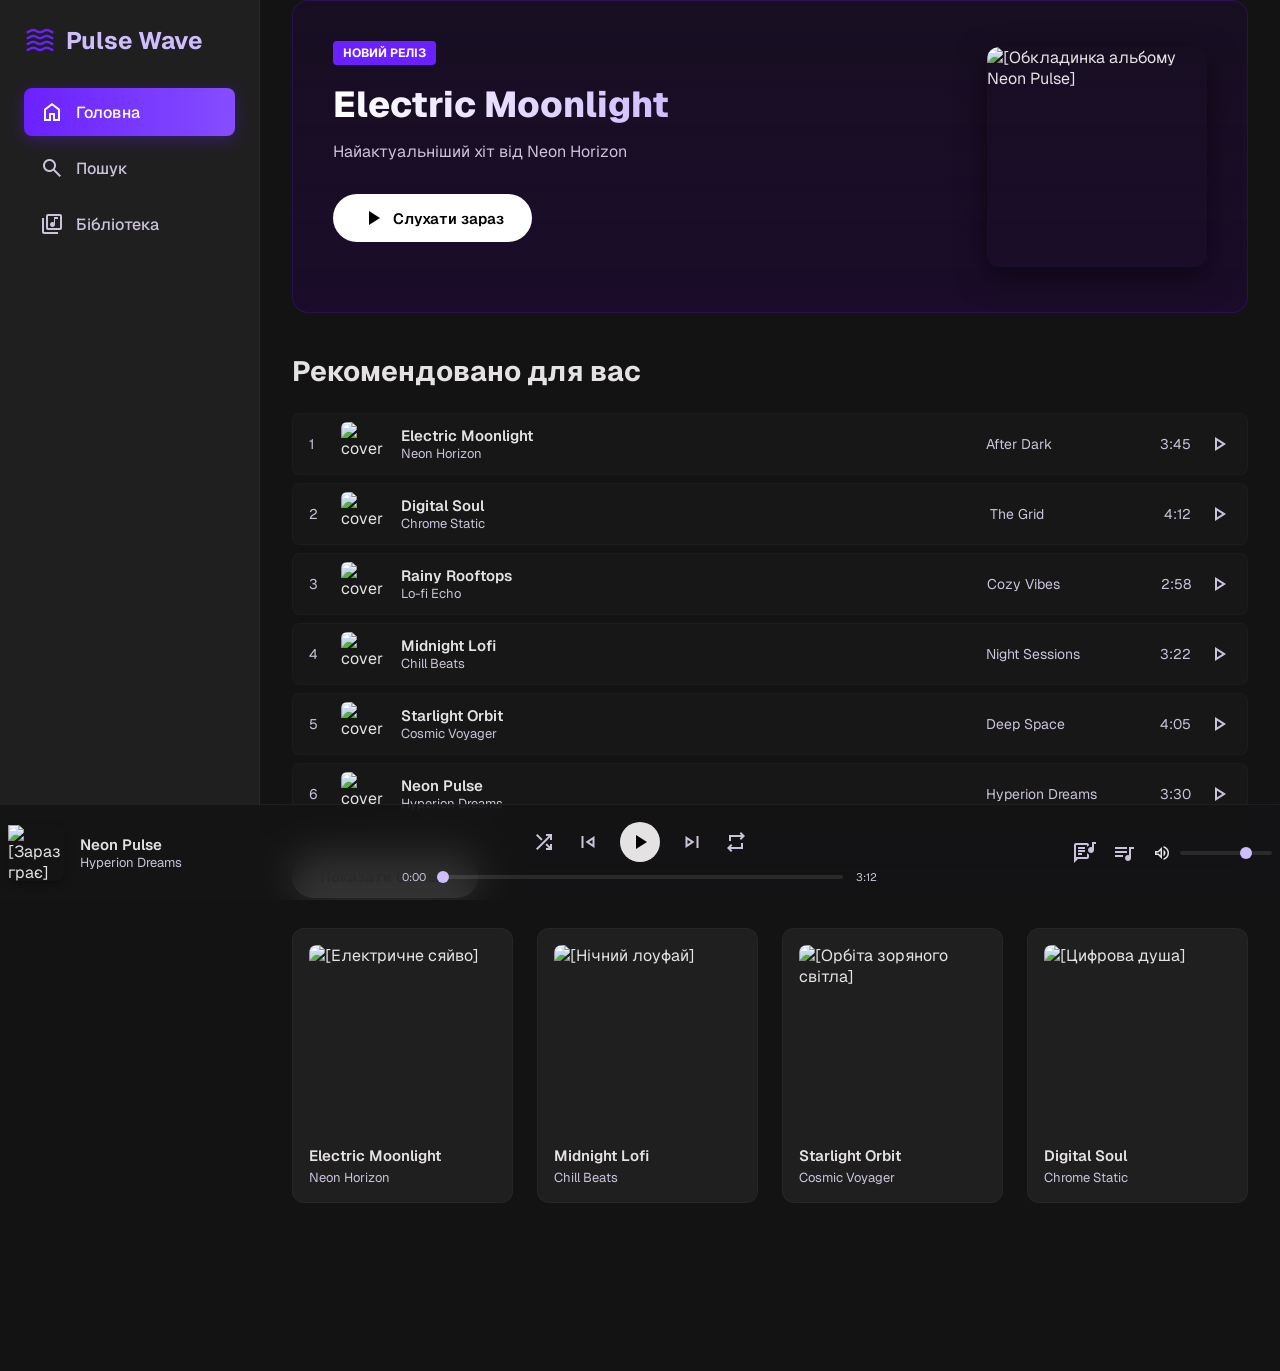
==== index.html @ 57dc4f4a "first" ====
<!DOCTYPE html>

<html class="dark" lang="uk">

<head>
    <meta charset="utf-8" />
    <meta content="width=device-width, initial-scale=1.0" name="viewport" />
    <title>Pulse Wave</title>
    <link href="https://fonts.googleapis.com/css2?family=Geist:wght@400;500;600;700;800&display=swap"
        rel="stylesheet" />
    <link href="https://fonts.googleapis.com/css2?family=Material+Symbols+Outlined:wght,FILL@300,0..1&display=swap"
        rel="stylesheet" />

    <link rel="stylesheet" href="index.css" />

<script src="player.js" defer></script>
<script src="lyrics.js" defer></script>
<script src="index.js" defer></script>
<script src="playlist-ui.js" defer></script>

</head>

<body>
<!-- ==========================================================================
6. HTML СТРУКТУРА ДОДАТКУ
========================================================================== -->

<aside>
    <div class="brand">
        <span class="material-symbols-outlined">waves</span>
        Pulse Wave
    </div>
    <nav>
        <a href="#" class="nav-btn active" onclick="navigateTo('home', event)">
            <span class="material-symbols-outlined">home</span>
            Головна
        </a>
        <a href="#" class="nav-btn" onclick="navigateTo('search', event)">
            <span class="material-symbols-outlined">search</span>
            Пошук
        </a>
        <a href="#" class="nav-btn" onclick="navigateTo('library', event)">
            <span class="material-symbols-outlined">library_music</span>
            Бібліотека
        </a>
    </nav>
</aside>


    <!-- ГОЛОВНИЙ ВМІСТ -->
    <main>

        <!-- ==================== СТОРІНКА: ГОЛОВНА ==================== -->
        <div class="view active" id="view-home">
            <!-- Великий банер релізу -->
            <div class="hero-banner">
                <div class="hero-content">
                    <span class="hero-tag">НОВИЙ РЕЛІЗ</span>
                    <h1 class="hero-title">Neon Pulse</h1>
                    <p class="hero-desc">Відчуйте новий вимір електронної музики. Альбом "Hyperion Dreams" вже доступний у високій як[...]</p>
                    <button class="btn-play-hero" onclick="playSong('Neon Pulse')">
                        <span class="material-symbols-outlined" style="font-variation-settings: 'FILL' 1;">play_arrow</span>
                        Слухати зараз
                    </button>
                </div>
                <img class="hero-img" src="https://images.unsplash.com/photo-1614613535308-eb5fbd3d2c17?w=300&q=80" alt="[Обкладинка альбому Neon Pulse]"/>
            </div>

            <!-- Сітка рекомендованих карток -->
            <h2 class="section-title">Рекомендовано для вас</h2>
                <!-- Контейнер для списку треків, заповнюється JS -->
                <ul id="tracks-list" class="song-list"></ul>
                <button class="btn-play-hero" id="load-more-tracks">Показати більше</button>
            <div class="grid-layout">
                <!-- Картка 1 -->
                <div class="card" onclick="playSong('Electric Moonlight')">
                    <div class="card-img-wrapper">
                        <img class="card-img" src="https://images.unsplash.com/photo-1514525253161-7a46d19cd819?w=300&q=80" alt="[Електричне сяйво]"/>
                        <button class="card-play-btn"><span class="material-symbols-outlined" style="font-variation-settings: 'FILL' 1;">play_arrow</span></button>
                    </div>
                    <div class="card-title">Electric Moonlight</div>
                    <div class="card-subtitle">Neon Horizon</div>
                </div>

                <!-- Картка 2 -->
                <div class="card" onclick="playSong('Midnight Lofi')">
                    <div class="card-img-wrapper">
                        <img class="card-img" src="https://images.unsplash.com/photo-1511671782779-c97d3d27a1d4?w=300&q=80" alt="[Нічний лоуфай]"/>
                        <button class="card-play-btn"><span class="material-symbols-outlined" style="font-variation-settings: 'FILL' 1;">play_arrow</span></button>
                    </div>
                    <div class="card-title">Midnight Lofi</div>
                    <div class="card-subtitle">Chill Beats</div>
                </div>

                <!-- Картка 3 -->
                <div class="card" onclick="playSong('Starlight Orbit')">
                    <div class="card-img-wrapper">
                        <img class="card-img" src="https://images.unsplash.com/photo-1470225620780-dba8ba36b745?w=300&q=80" alt="[Орбіта зоряного світла]"/>
                        <button class="card-play-btn"><span class="material-symbols-outlined" style="font-variation-settings: 'FILL' 1;">play_arrow</span></button>
                    </div>
                    <div class="card-title">Starlight Orbit</div>
                    <div class="card-subtitle">Cosmic Voyager</div>
                </div>

                <!-- Картка 4 -->
                <div class="card" onclick="playSong('Digital Soul')">
                    <div class="card-img-wrapper">
                        <img class="card-img" src="https://images.unsplash.com/photo-1511192336575-5a79af67a629?w=300&q=80" alt="[Цифрова душа]"/>
                        <button class="card-play-btn"><span class="material-symbols-outlined" style="font-variation-settings: 'FILL' 1;">play_arrow</span></button>
                    </div>
                    <div class="card-title">Digital Soul</div>
                    <div class="card-subtitle">Chrome Static</div>
                </div>
            </div>
        </div>

        <!-- ==================== СТОРІНКА: ПОШУК ==================== -->
        <div class="view" id="view-search">
            <h2 class="section-title">Пошук музики</h2>
            
            <!-- Пошуковий інпут -->
            <div class="search-container">
                <span class="material-symbols-outlined">search</span>
                <input type="text" id="search-input" placeholder="Пісні, виконавці чи жанри..." />
            </div>

            <!-- Результати пошуку пісень -->
            <div id="search-results-container" style="display: none; margin-top: 24px;">
                <h3 id="search-results-title" style="margin-bottom: 16px; font-size: 18px; font-weight: 600;">Знайдені пісні</h3>
                <div class="song-list" id="search-songs-list">
                    <!-- Заповнюється через JS -->
                </div>
            </div>

            <!-- Жанри для фільтрації -->
            <div id="genres-section">
                <h3 style="margin-bottom: 16px; font-size: 18px; font-weight: 600;">Популярні жанри</h3>
                <div class="grid-layout" id="search-grid">
                    <div class="card genre-card" style="background: linear-gradient(135deg, #e02c5c, #f77737);" onclick="quickSearch('Поп')">
                        <h3 style="font-size: 20px; font-weight: 700; margin-bottom: 30px;">🎤 Поп</h3>
                        <p style="font-size: 12px; opacity: 0.8;">Найпопулярніші хіти</p>
                    </div>
                    <div class="card genre-card" style="background: linear-gradient(135deg, #1b8a5a, #0bb8cf);" onclick="quickSearch('Рок')">
                        <h3 style="font-size: 20px; font-weight: 700; margin-bottom: 30px;">🎸 Рок</h3>
                        <p style="font-size: 12px; opacity: 0.8;">Класичні рок-хіти</p>
                    </div>
                    <div class="card genre-card" style="background: linear-gradient(135deg, #8c2cf5, #ff2a85);" onclick="quickSearch('Електроніка')">
                        <h3 style="font-size: 20px; font-weight: 700; margin-bottom: 30px;">⚡ Електроніка</h3>
                        <p style="font-size: 12px; opacity: 0.8;">Новітня електронна музика</p>
                    </div>
                    <div class="card genre-card" style="background: linear-gradient(135deg, #1f45fc, #00ced1);" onclick="quickSearch('Лоу-фай')">
                        <h3 style="font-size: 20px; font-weight: 700; margin-bottom: 30px;">🎧 Лоу-фай</h3>
                        <p style="font-size: 12px; opacity: 0.8;">Релаксуюча атмосфера</p>
                    </div>
                </div>

                <!-- Тренди -->
                <div id="trends-section" style="margin-top: 48px;">
                    <h3 style="margin-bottom: 16px; font-size: 18px; font-weight: 600;">Тренди зараз</h3>
                    <div class="song-list">
                        <div class="song-row" onclick="playSong('Electric Moonlight')">
                            <div class="song-num" style="color: var(--primary-color); font-weight: 700;">1</div>
                            <img class="song-cover" src="https://images.unsplash.com/photo-1514525253161-7a46d19cd819?w=300&q=80" alt="cover"/>
                            <div class="song-info">
                                <div class="song-title">Electric Moonlight</div>
                                <div class="song-artist">Neon Horizon</div>
                            </div>
                            <div class="song-album">After Dark</div>
                            <div class="song-duration">3:45</div>
                            <button class="song-action-btn" onclick="toggleFavorite(event, this)">
                                <span class="material-symbols-outlined">favorite</span>
                            </button>
                        </div>

                        <div class="song-row" onclick="playSong('Digital Soul')">
                            <div class="song-num" style="color: var(--primary-color); font-weight: 700;">2</div>
                            <img class="song-cover" src="https://images.unsplash.com/photo-1511192336575-5a79af67a629?w=300&q=80" alt="cover"/>
                            <div class="song-info">
                                <div class="song-title">Digital Soul</div>
                                <div class="song-artist">Chrome Static</div>
                            </div>
                            <div class="song-album">The Grid</div>
                            <div class="song-duration">4:12</div>
                            <button class="song-action-btn" onclick="toggleFavorite(event, this)">
                                <span class="material-symbols-outlined">favorite</span>
                            </button>
                        </div>

                        <div class="song-row" onclick="playSong('Rainy Rooftops')">
                            <div class="song-num" style="color: var(--primary-color); font-weight: 700;">3</div>
                            <img class="song-cover" src="https://images.unsplash.com/photo-1515462277126-270d878326e5?w=300&q=80" alt="cover"/>
                            <div class="song-info">
                                <div class="song-title">Rainy Rooftops</div>
                                <div class="song-artist">Lo-fi Echo</div>
                            </div>
                            <div class="song-album">Cozy Vibes</div>
                            <div class="song-duration">2:58</div>
                            <button class="song-action-btn" onclick="toggleFavorite(event, this)">
                                <span class="material-symbols-outlined">favorite</span>
                            </button>
                        </div>
                    </div>
                </div>
            </div>
        </div>

        <!-- ==================== СТОРІНКА: БІБЛІОТЕКА ==================== -->
        <div class="view" id="view-library">
            <h2 class="section-title">Ваша медіатека</h2>

            <!-- Вкладки керування бібліотекою -->
            <div class="tabs">
                <button class="tab-btn active" onclick="switchLibraryTab('all', this)">Всі треки</button>
                <button class="tab-btn" onclick="switchLibraryTab('favorites', this)">Улюблені</button>
            </div>

            <!-- Плейлисти в бібліотеці -->
            <div class="grid-layout" id="library-playlists">
                <div class="card" onclick="switchLibraryTab('favorites', this)">
                    <div class="card-img-wrapper" style="background: linear-gradient(135deg, var(--primary-color), #201f20); display:flex; align-items:center; justify-content:center;">
                        <span class="material-symbols-outlined" style="font-size: 64px; color: #fff; font-variation-settings: 'FILL' 1;">favorite</span>
                    </div>
                    <div class="card-title">Улюблені пісні</div>
                    <div class="card-subtitle">Ваш персональний список</div>
                </div>
                <div class="card" onclick="switchLibraryTab('all', this)">
                    <div class="card-img-wrapper" style="background: linear-gradient(135deg, #4ecdc4, #44a08d); display:flex; align-items:center; justify-content:center;">
                        <span class="material-symbols-outlined" style="font-size: 64px; color: #fff; font-variation-settings: 'FILL' 1;">music_note</span>
                    </div>
                    <div class="card-title">Всі завантажені</div>
                    <div class="card-subtitle">6 пісні</div>
                </div>
            </div>

            <!-- Список пісень -->
            <h3 style="margin-top: 32px; margin-bottom: 16px; font-size: 18px; font-weight: 600;">Недавно додані</h3>
            <div class="song-list" id="library-songs-list">
                <!-- Заповнюється через JS -->
            </div>
        </div>

    </main>

    <!-- ==================== СИСТЕМНИЙ ФУТЕР: ПЛЕЄР ==================== -->
    <footer class="player-bar">
        <!-- Поточний трек -->
        <div class="player-song-info">
            <img class="player-cover" id="current-cover" src="https://images.unsplash.com/photo-1614613535308-eb5fbd3d2c17?w=300&q=80" alt="[Зараз грає]"/>
            <div class="player-text">
                <div class="player-title" id="current-title">Neon Pulse</div>
                <div class="player-artist" id="current-artist">Hyperion Dreams</div>
            </div>
        </div>

        <!-- Кнопки керування -->
        <div class="player-controls">
            <div class="control-buttons">
                <button class="control-btn" onclick="toggleShuffle()"><span class="material-symbols-outlined" id="shuffle-icon">shuffle</span></button>
                <button class="control-btn" onclick="playPrevious()"><span class="material-symbols-outlined">skip_previous</span></button>
                <button class="control-btn btn-play" id="play-btn" onclick="togglePlay()">
                    <span class="material-symbols-outlined" style="font-variation-settings: 'FILL' 1;">play_arrow</span>
                </button>
                <button class="control-btn" onclick="playNext()"><span class="material-symbols-outlined">skip_next</span></button>
                <button class="control-btn" onclick="toggleRepeat()"><span class="material-symbols-outlined" id="repeat-icon">repeat</span></button>
            </div>
            
            <!-- Повзунок часу -->
            <div class="progress-container">
                <span class="time-label" id="current-time">0:00</span>
                <input class="slider" id="progress-bar" type="range" min="0" max="100" value="0" oninput="seekTrack(this.value)"/>
                <span class="time-label" id="total-time">3:12</span>
            </div>
        </div>
        
        <!-- Додаткові дії (Гучність) -->
        <div class="player-actions">
            <button class="control-btn" id="lyrics-btn" onclick="toggleLyrics()" title="Текст пісні" aria-label="Текст пісні" aria-expanded="false" aria-controls="lyrics-overlay"><span class="material-symbols-outlined">lyrics</span></button>
            <button class="control-btn"><span class="material-symbols-outlined">queue_music</span></button>
            <div class="volume-controls">
                <span class="material-symbols-outlined" style="font-size: 20px;">volume_up</span>
                <input class="slider" type="range" min="0" max="100" value="75" oninput="changeVolume(this.value)"/>
            </div>
        </div>
    </footer>

    <!-- ==================== ВІКНО ТЕКСТУ ПІСНІ ==================== -->
    <div class="lyrics-overlay" id="lyrics-overlay" aria-hidden="true">
        <div class="lyrics-window" role="dialog" aria-labelledby="lyrics-title">
            <div class="lyrics-header">
                <img class="lyrics-cover" id="lyrics-cover" src="" alt="" hidden/>
                <div class="lyrics-meta">
                    <div class="lyrics-title" id="lyrics-title">Текст пісні</div>
                    <div class="lyrics-artist" id="lyrics-artist"></div>
                </div>
                <span class="lyrics-badge" id="lyrics-badge" hidden></span>
                <button class="lyrics-close" id="lyrics-close" type="button" title="Закрити" aria-label="Закрити">
                    <span class="material-symbols-outlined">close</span>
                </button>
            </div>

            <!-- Сюди JS додає рядки тексту -->
            <div class="lyrics-body" id="lyrics-body"></div>

            <div class="lyrics-footer">
                <span id="lyrics-hint"></span>
                <span>Тексти надає <a href="https://lrclib.net" target="_blank" rel="noopener noreferrer">LRCLIB</a></span>
            </div>
        </div>
    </div>

    <audio id="audio" preload="metadata"></audio>


<!-- ==================== MOBILE TOP NAV (appended) ==================== -->

<div id="mobile-top-nav" class="mobile-top-nav" aria-hidden="true">
  <nav class="mobile-nav" role="navigation" aria-label="Mobile main navigation">
    <button class="mobile-nav-btn" data-target="home" aria-label="Головна"><span class="material-symbols-outlined">home</span><span class="mobile-nav-text">Головна</span></button>
    <button class="mobile-nav-btn" data-target="search" aria-label="Пошук"><span class="material-symbols-outlined">search</span><span class="mobile-nav-text">Пошук</span></button>
    <button class="mobile-nav-btn" data-target="library" aria-label="Бібліотека"><span class="material-symbols-outlined">library_music</span><span class="mobile-nav-text">Бібліотека</span></button>
  </nav>
</div>

<style>
/* Mobile top nav styles (appended only) */
#mobile-top-nav { display: none; position: fixed; top: 0; left: var(--sidebar-width); right: 0; height: 56px; background: var(--surface-color); border-bottom: 1px solid rgba(255,255,255,0.03); z-index: 950; display: flex; align-items: center; padding: 6px 8px; }
.mobile-nav { display: flex; gap: 8px; width: 100%; justify-content: flex-start; overflow: hidden; }
.mobile-nav-btn { background: none; border: none; color: var(--text-muted); display: flex; align-items: center; gap: 8px; padding: 8px 10px; border-radius: 10px; font-weight: 600; font-size: 13px; cursor: pointer; white-space: nowrap; max-width: 120px; text-overflow: ellipsis; overflow: hidden; }
.mobile-nav-btn .material-symbols-outlined { font-size: 20px; }
.mobile-nav-btn.active { color: #fff; background: linear-gradient(90deg, var(--primary-color), #854dff); box-shadow: 0 4px 10px rgba(0,0,0,0.3); }
.mobile-nav-text { display: inline-block; max-width: 64px; overflow: hidden; text-overflow: ellipsis; white-space: nowrap; }

/* When extremely narrow, hide text to avoid overflow */
@media (max-width: 420px) {
  .mobile-nav-text { display: none; }
  .mobile-nav-btn { padding: 8px; }
}

/* Show mobile nav only on small screens and keep layout spacing */
@media (max-width: 600px) {
  #mobile-top-nav { left: var(--sidebar-width); display: flex; }
  main { padding-top: 64px; }
}

/* If sidebar is collapsed (very small), align top nav to left 0 */
@media (max-width: 360px) {
  :root { --sidebar-width: 64px; }
  #mobile-top-nav { left: var(--sidebar-width); }
}
</style>

<script>
// Mobile top nav behavior (appended only)
(function(){
  function updateMobileNavVisibility() {
    const nav = document.getElementById('mobile-top-nav');
    if (!nav) return;
    if (window.innerWidth <= 600) {
      nav.style.display = 'flex';
      nav.setAttribute('aria-hidden', 'false');
    } else {
      nav.style.display = 'none';
      nav.setAttribute('aria-hidden', 'true');
    }
  }

  function syncActiveState() {
    const asideActive = document.querySelector('aside nav .nav-btn.active');
    const activeTarget = asideActive ? (asideActive.getAttribute('onclick') || '').match(/'([^']+)'/) : null;
    const targetName = activeTarget ? activeTarget[1] : null;
    document.querySelectorAll('.mobile-nav-btn').forEach(btn => {
      btn.classList.toggle('active', btn.dataset.target === targetName);
    });
  }

  function attachHandlers() {
    document.querySelectorAll('.mobile-nav-btn').forEach(btn => {
      btn.addEventListener('click', function(event){
        const t = btn.dataset.target;
        // call existing navigateTo if available
        if (typeof navigateTo === 'function') {
          navigateTo(t, event);
        }
        // mark active on mobile and aside
        document.querySelectorAll('.mobile-nav-btn').forEach(b=>b.classList.remove('active'));
        btn.classList.add('active');
        // sync aside nav buttons
        document.querySelectorAll('aside nav .nav-btn').forEach(nb=>{
          nb.classList.toggle('active', (nb.getAttribute('onclick') || '').includes("'"+t+"'"));
        });
      });
    });
  }

  window.addEventListener('resize', function(){ updateMobileNavVisibility(); syncActiveState(); });
  document.addEventListener('DOMContentLoaded', function(){ updateMobileNavVisibility(); attachHandlers(); syncActiveState(); });
})();
</script>

<script>
/*
  Move/clone sidebar nav items into #mobile-top-nav on small screens,
  and remove them when screen becomes wide again.
  This keeps your original aside nav intact (we clone it).
*/
(function(){
  const MOBILE_MAX = 1000;
  function ensureMobileContainer(){
    let mobile = document.getElementById('mobile-top-nav');
    if (!mobile) {
      mobile = document.createElement('div');
      mobile.id = 'mobile-top-nav';
      mobile.innerHTML = '<nav class=\"mobile-nav\" role=\"navigation\" aria-label=\"Mobile main navigation\"></nav>';
      document.body.appendChild(mobile);
    }
    return mobile.querySelector('.mobile-nav');
  }

  function buildMobileNav() {
    const mobileNav = ensureMobileContainer();
    const asideNav = document.querySelector('aside nav');
    if (!asideNav || !mobileNav) return;
    // Clear current mobile nav items
    mobileNav.innerHTML = '';
    asideNav.querySelectorAll('.nav-btn').forEach(btn => {
      // extract target from onclick (navigateTo('name', event))
      const onclick = btn.getAttribute('onclick') || '';
      const match = onclick.match(/'([^']+)'/);
      const target = match ? match[1] : '';

      const b = document.createElement('button');
      b.type = 'button';
      b.className = 'mobile-nav-btn';
      b.dataset.target = target;
      b.setAttribute('aria-label', btn.textContent.trim());

      // clone icon if present
      const icon = btn.querySelector('.material-symbols-outlined');
      if (icon) {
        b.appendChild(icon.cloneNode(true));
      }

      const span = document.createElement('span');
      span.className = 'mobile-nav-text';
      span.textContent = btn.textContent.trim();
      b.appendChild(span);

      b.addEventListener('click', function(e){
        // call existing navigateTo if available, otherwise simulate click on aside nav btn
        if (typeof navigateTo === 'function' && target) {
          navigateTo(target, e);
        } else {
          // fallback: try to find and trigger the aside nav button
          const targetBtn = Array.from(document.querySelectorAll('aside nav .nav-btn')).find(n => (n.getAttribute('onclick')||'').includes("'" + target + "'"));
          if (targetBtn) targetBtn.click();
        }
        // set active class visually
        document.querySelectorAll('.mobile-nav-btn').forEach(x => x.classList.remove('active'));
        b.classList.add('active');

        // keep aside nav active state in sync (if aside exists)
        document.querySelectorAll('aside nav .nav-btn').forEach(n => {
          const isActive = (n.getAttribute('onclick')||'').includes("'" + target + "'");
          n.classList.toggle('active', isActive);
        });
      });

      mobileNav.appendChild(b);
    });
  }

  function checkResize() {
    const mobileNav = ensureMobileContainer();
    if (window.innerWidth <= MOBILE_MAX) {
      mobileNav.parentElement.style.display = 'flex';
      buildMobileNav();
    } else {
      // hide mobile nav on wide screens
      if (mobileNav && mobileNav.parentElement) mobileNav.parentElement.style.display = 'none';
      // clear mobile nav entries to avoid duplication when resizing repeatedly
      if (mobileNav) mobileNav.innerHTML = '';
    }
  }

  window.addEventListener('resize', checkResize);
  document.addEventListener('DOMContentLoaded', checkResize);
})();
</script>

<script>
(function(){
  const AUDIO_ID = 'audio';
  let popup = null;

  function createPopup() {
    popup = document.createElement('div');
    popup.className = 'volume-popup';
    popup.innerHTML = '<input class="volume-vertical" type="range" min="0" max="100" step="1" />';
    document.body.appendChild(popup);

    // stop clicks from closing immediately
    popup.addEventListener('click', e => e.stopPropagation());
    // close on Escape
    document.addEventListener('keydown', onKeyDown);
    window.addEventListener('resize', removePopup);

    const slider = popup.querySelector('.volume-vertical');
    slider.addEventListener('input', onSliderInput);
    slider.addEventListener('touchstart', e => e.stopPropagation(), {passive:true});
  }

  function onKeyDown(e){
    if (e.key === 'Escape') removePopup();
  }

  function removePopup(){
    if (!popup) return;
    const slider = popup.querySelector('.volume-vertical');
    if (slider) slider.removeEventListener('input', onSliderInput);
    document.removeEventListener('keydown', onKeyDown);
    window.removeEventListener('resize', removePopup);
    popup.remove();
    popup = null;
  }

  function onSliderInput(e) {
    const raw = Number(e.target.value); // this is rotated value
    // because we rotated the input, we invert so that moving UP increases volume
    const computed = Math.max(0, Math.min(100, 100 - raw));
    const audio = document.getElementById(AUDIO_ID);
    if (audio) audio.volume = computed / 100;
    // (keep visual position in sync if audio changed elsewhere)
  }

  function togglePopupForButton(btn) {
    if (popup) {
      removePopup();
      return;
    }
    createPopup();
    positionPopupNearButton(btn);
    // initialize slider value from audio.volume
    const audio = document.getElementById(AUDIO_ID);
    const slider = popup.querySelector('.volume-vertical');
    const audioVol = audio ? Math.round((audio.volume || 0.75) * 100) : 75;
    // because slider is rotated and we invert, set slider.value = 100 - audioVol
    slider.value = (100 - audioVol).toString();
  }

  function positionPopupNearButton(btn) {
    if (!popup || !btn) return;
    const rect = btn.getBoundingClientRect();
    const popupW = popup.offsetWidth;
    const popupH = popup.offsetHeight;
    // prefer showing above button; if not enough space, show below
    const margin = 8;
    let top = rect.top - popupH - margin;
    if (top < 8) {
      // not enough space above — show below
      top = rect.bottom + margin;
    }
    let left = rect.left + (rect.width / 2) - (popupW / 2);
    // clamp to viewport
    left = Math.max(8, Math.min(left, window.innerWidth - popupW - 8));
    popup.style.top = Math.round(top) + 'px';
    popup.style.left = Math.round(left) + 'px';
  }

  // attach toggle to your volume button(s)
  function attachHandler() {
    // try find volume button (looks for material icon 'volume_up' or any .control-btn that contains that)
    const candidates = Array.from(document.querySelectorAll('.player-actions .control-btn, .player-actions button'));
    let volBtn = null;
    for (const c of candidates) {
      const icon = c.querySelector('.material-symbols-outlined');
      if (icon && /volume_up|volume_down|volume_mute/.test(icon.textContent.trim())) {
        volBtn = c;
        break;
      }
      // or check title/aria-label
      if ((c.getAttribute('aria-label')||'').toLowerCase().includes('volume')) {
        volBtn = c;
        break;
      }
    }

    // Запасний варіант (перша кнопка в .player-actions) прибрано: тепер це кнопка тексту пісні,
    // і вона не має відкривати вікно гучності.
    if (!volBtn) return;

    volBtn.addEventListener('click', function(e){
      e.stopPropagation();
      togglePopupForButton(volBtn);
    });

    // close popup when clicking outside
    document.addEventListener('click', function(){
      if (popup) removePopup();
    });

    // recompute position on scroll (so popup stays near button)
    window.addEventListener('scroll', function(){
      if (popup) {
        // find button bounding again and reposition
        positionPopupNearButton(volBtn);
      }
    }, {passive:true});
  }

  document.addEventListener('DOMContentLoaded', attachHandler);
  // also try again shortly because some UI might render later
  setTimeout(attachHandler, 700);
})();
</script>

</body>

</html>

<!-- appended small script to expand mobile top nav behavior to tablets -->
<script>
(function(){
  const nav = document.getElementById('mobile-top-nav');
  function showIfNeeded(){
    if(!nav) return;
    if(window.innerWidth <= 1000){
      nav.style.display = 'flex';
      nav.setAttribute('aria-hidden','false');
      const main = document.querySelector('main');
      if(main) main.style.paddingTop = '72px';
    } else {
      nav.style.display = 'none';
      nav.setAttribute('aria-hidden','true');
      const main = document.querySelector('main');
      if(main) main.style.paddingTop = '';
    }
  }
  window.addEventListener('resize', showIfNeeded);
  document.addEventListener('DOMContentLoaded', showIfNeeded);
})();
</script>
---- index.css ----
/* RESPONSIVE STYLES: Mobile & Tablet optimizations */

:root {
  --bg-color: #131314;
  /* Основний темний фон */
  --surface-color: #201f20;
  /* Фон карток та панелей */
  --surface-hover: #2a2a2b;
  /* Колір при наведенні на елементи */
  --primary-color: #6b21ff;
  /* Фіолетовий акцентний колір */
  --primary-light: #cebdff;
  /* Світло-фіолетовий */
  --text-main: #e5e2e3;
  /* Основний текст */
  --text-muted: #cbc3da;
  /* Другорядний (сірий) text */
  --sidebar-width: 260px;
  /* Ширина бічної панелі */
  --player-height: 96px;
  /* Висота плеєра */
}



/* Загальні налаштування сторінки */
* {
  box-sizing: border-box;
  margin: 0;
  padding: 0;
  font-family: 'Geist', sans-serif;
  -webkit-tap-highlight-color: transparent;
  /* Прибирає синє виділення на телефонах */
}

body {
  background-color: var(--bg-color);
  color: var(--text-main);
  overflow-x: hidden;
  padding-bottom: var(--player-height);
  /* Залишаємо місце внизу під плеєр */
}

/* Скроллбар (смуга прокручування) */
::-webkit-scrollbar {
  width: 6px;
}

::-webkit-scrollbar-track {
  background: var(--bg-color);
}

::-webkit-scrollbar-thumb {
  background: var(--surface-color);
  border-radius: 4px;
}

/* Ліва бічна панель (десктоп) */
aside {
  position: fixed;
  left: 0;
  top: 0;
  bottom: 0;
  width: var(--sidebar-width);
  background-color: var(--surface-color);
  padding: 24px;
  display: flex;
  flex-direction: column;
  gap: 32px;
  border-right: 1px solid rgba(255, 255, 255, 0.05);
  z-index: 100;
}

.brand {
  font-size: 24px;
  font-weight: 700;
  color: var(--primary-light);
  display: flex;
  align-items: center;
  gap: 10px;
}

.brand span {
  color: var(--primary-color);
  font-size: 32px;
}

/* Навігаційне меню */
nav {
  display: flex;
  flex-direction: column;
  gap: 8px;
}

.nav-btn {
  background: none;
  border: none;
  color: var(--text-muted);
  padding: 12px 16px;
  border-radius: 8px;
  font-size: 16px;
  font-weight: 500;
  cursor: pointer;
  display: flex;
  align-items: center;
  gap: 12px;
  width: 100%;
  text-align: left;
  transition: all 0.2s ease;
  text-decoration: none;
}

.nav-btn:hover {
  color: var(--text-main);
  background-color: rgba(255, 255, 255, 0.05);
}

.nav-btn.active {
  color: #fff;
  background: linear-gradient(90deg, var(--primary-color), #854dff);
  box-shadow: 0 4px 15px rgba(107, 33, 255, 0.3);
}

/* Головна контентна область */
main {
  margin-left: var(--sidebar-width);
  padding: 32px;
  min-height: 100vh;
}

/* Сторінки (View switcher) */
.view {
  display: none;
  /* За замовчуванням приховуємо всі сторінки */
  animation: fadeIn 0.3s ease-in-out;
}

.view.active {
  display: block;
  /* Показуємо лише активну */
}

@keyframes fadeIn {
  from {
    opacity: 0;
    transform: translateY(10px);
  }

  to {
    opacity: 1;
    transform: translateY(0);
  }
}

/* ==========================================================================
           3. КОМПОНЕНТИ (Картки, Рядки, Пошук)
           ========================================================================== */

/* Заголовки сторінок */
h2.section-title {
  font-size: 28px;
  font-weight: 700;
  margin-bottom: 24px;
}

/* Пошуковий рядок */
.search-container {
  position: relative;
  width: 100%;
  max-width: 480px;
  margin-bottom: 32px;
}

.search-container input {
  width: 100%;
  padding: 14px 14px 14px 46px;
  background-color: var(--surface-color);
  border: 1px solid rgba(255, 255, 255, 0.1);
  border-radius: 50px;
  color: var(--text-main);
  font-size: 16px;
  outline: none;
  transition: all 0.2s;
}

.search-container input:focus {
  border-color: var(--primary-color);
  box-shadow: 0 0 10px rgba(107, 33, 255, 0.2);
}

.search-container span {
  position: absolute;
  left: 16px;
  top: 50%;
  transform: translateY(-50%);
  color: var(--text-muted);
}

/* Банер на головній */
.hero-banner {
  background: linear-gradient(135deg, #1d0f3a 0%, #0c051a 100%);
  border: 1px solid rgba(107, 33, 255, 0.2);
  border-radius: 16px;
  padding: 40px;
  display: flex;
  align-items: center;
  justify-content: space-between;
  gap: 24px;
  margin-bottom: 40px;
  position: relative;
  overflow: hidden;
}

.hero-content {
  z-index: 2;
  max-width: 60%;
}

.hero-tag {
  background: var(--primary-color);
  color: #fff;
  padding: 4px 10px;
  font-size: 12px;
  font-weight: 700;
  border-radius: 4px;
  display: inline-block;
  margin-bottom: 16px;
}

.hero-title {
  font-size: 36px;
  font-weight: 800;
  margin-bottom: 12px;
  background: linear-gradient(90deg, #fff, var(--primary-light));
  -webkit-background-clip: text;
  -webkit-text-fill-color: transparent;
}

.hero-desc {
  color: var(--text-muted);
  font-size: 16px;
  line-height: 1.5;
  margin-bottom: 24px;
}

.btn-play-hero {
  background-color: #fff;
  color: #000;
  border: none;
  padding: 12px 28px;
  font-size: 15px;
  font-weight: 600;
  border-radius: 50px;
  cursor: pointer;
  display: flex;
  margin-top: 30px;
  margin-bottom: 30px;
  align-items: center;
  gap: 8px;
  transition: transform 0.2s;
}

.btn-play-hero:hover {
  transform: scale(1.04);
}

.hero-img {
  width: 220px;
  height: 220px;
  border-radius: 12px;
  object-fit: cover;
  box-shadow: 0 10px 30px rgba(0, 0, 0, 0.5);
  z-index: 2;
}

/* Системна сітка карток (Grid) */
.grid-layout {
  display: grid;
  grid-template-columns: repeat(auto-fill, minmax(180px, 1fr));
  gap: 24px;
  margin-bottom: 40px;
}

/* Окрема картка (Плейлист / Категорія) */
.card {
  background-color: var(--surface-color);
  border: 1px solid rgba(255, 255, 255, 0.03);
  border-radius: 12px;
  padding: 16px;
  cursor: pointer;
  transition: all 0.25s ease;
  position: relative;
}

.card:hover {
  background-color: var(--surface-hover);
  transform: translateY(-5px);
  box-shadow: 0 8px 20px rgba(0, 0, 0, 0.4);
}

.card-img-wrapper {
  position: relative;
  width: 100%;
  aspect-ratio: 1;
  /* Робить картинку квадратною */
  border-radius: 8px;
  overflow: hidden;
  margin-bottom: 14px;
}

.card-img {
  width: 100%;
  height: 100%;
  object-fit: cover;
}

/* Кнопка швидкого запуску на картці */
.card-play-btn {
  position: absolute;
  right: 12px;
  bottom: 12px;
  width: 48px;
  height: 48px;
  border-radius: 50%;
  background-color: var(--primary-color);
  color: #fff;
  display: flex;
  align-items: center;
  justify-content: center;
  border: none;
  opacity: 0;
  transform: translateY(10px);
  transition: all 0.2s ease;
  box-shadow: 0 4px 10px rgba(0, 0, 0, 0.3);
}

.card:hover .card-play-btn {
  opacity: 1;
  transform: translateY(0);
}

.card-play-btn:hover {
  transform: scale(1.08);
  background-color: #7b38ff;
}

.card-title {
  font-size: 15px;
  font-weight: 600;
  margin-bottom: 4px;
  white-space: nowrap;
  overflow: hidden;
  text-overflow: ellipsis;
  /* Ховає довгий текст за "..." */
}

.card-subtitle {
  font-size: 13px;
  color: var(--text-muted);
  white-space: nowrap;
  overflow: hidden;
  text-overflow: ellipsis;
}

/* Список пісень (Рядки) */
.song-list {
  display: flex;
  flex-direction: column;
  gap: 8px;
}

.song-row {
  display: flex;
  align-items: center;
  padding: 8px 16px;
  background-color: rgba(255, 255, 255, 0.02);
  border: 1px solid rgba(255, 255, 255, 0.02);
  border-radius: 8px;
  cursor: pointer;
  transition: all 0.2s;
}

.song-row:hover {
  background-color: var(--surface-hover);
  border-color: rgba(255, 255, 255, 0.05);
}

.song-num {
  width: 32px;
  color: var(--text-muted);
  font-size: 14px;
}

.song-cover {
  width: 44px;
  height: 44px;
  border-radius: 6px;
  object-fit: cover;
  margin-right: 16px;
}

.song-info {
  flex-grow: 1;
  /* Займає весь доступний простір по ширині */
  min-width: 0;
  /* Потрібно для правильної роботи text-overflow */
}

.song-title {
  font-size: 15px;
  font-weight: 600;
  white-space: nowrap;
  overflow: hidden;
  text-overflow: ellipsis;
}

.song-artist {
  font-size: 13px;
  color: var(--text-muted);
  white-space: nowrap;
  overflow: hidden;
  text-overflow: ellipsis;
}

.song-album {
  font-size: 14px;
  color: var(--text-muted);
  margin-right: 24px;
  display: block;
  width: 150px;
}

.song-duration {
  font-size: 14px;
  color: var(--text-muted);
  margin-right: 16px;
}

.song-action-btn {
  background: none;
  border: none;
  color: var(--text-muted);
  cursor: pointer;
  display: flex;
  align-items: center;
  justify-content: center;
}

.song-action-btn:hover {
  color: var(--primary-light);
}

/* Вкладки для фільтрації в бібліотеці */
.tabs {
  display: flex;
  gap: 12px;
  margin-bottom: 24px;
  border-bottom: 1px solid rgba(255, 255, 255, 0.05);
  padding-bottom: 12px;
}

.tab-btn {
  background: none;
  border: none;
  color: var(--text-muted);
  font-size: 14px;
  font-weight: 600;
  cursor: pointer;
  padding: 8px 16px;
  border-radius: 20px;
  transition: all 0.2s;
}

.tab-btn:hover {
  color: var(--text-main);
}

.tab-btn.active {
  background-color: rgba(255, 255, 255, 0.1);
  color: #fff;
}

/* ==========================================================================
           4. НИЖНІЙ МУЗИЧНИЙ ПЛЕЄР (Player Bar)
           ========================================================================== */
footer.player-bar {
  position: fixed;
  bottom: 0;
  left: 0;
  right: 0;
  height: var(--player-height);
  background-color: rgba(20, 19, 20, 0.85);
  backdrop-filter: blur(20px);
  /* Ефект розмиття заднього фону */
  -webkit-backdrop-filter: blur(20px);
  border-top: 1px solid rgba(255, 255, 255, 0.05);
  display: flex;
  align-items: center;
  justify-content: space-between;
  padding: 0 24px;
  z-index: 999;
}

/* Ліва частина: Інформація про поточну пісню */
.player-song-info {
  display: flex;
  align-items: center;
  width: 30%;
  min-width: 180px;
}

.player-cover {
  width: 56px;
  height: 56px;
  border-radius: 8px;
  object-fit: cover;
  margin-right: 16px;
  box-shadow: 0 4px 10px rgba(0, 0, 0, 0.3);
}

.player-text {
  min-width: 0;
}

.player-title {
  font-size: 15px;
  font-weight: 600;
  white-space: nowrap;
  overflow: hidden;
  text-overflow: ellipsis;
}

.player-artist {
  font-size: 13px;
  color: var(--text-muted);
  white-space: nowrap;
  overflow: hidden;
  text-overflow: ellipsis;
}

/* Середня частина: Кнопки управління та прогрес-бар */
.player-controls {
  display: flex;
  flex-direction: column;
  align-items: center;
  gap: 8px;
  width: 40%;
}

.control-buttons {
  display: flex;
  align-items: center;
  gap: 20px;
}

.control-btn {
  background: none;
  border: none;
  color: var(--text-muted);
  cursor: pointer;
  display: flex;
  align-items: center;
  justify-content: center;
  transition: color 0.2s, transform 0.1s;
}

.control-btn:hover {
  color: var(--text-main);
}

.control-btn.btn-play {
  width: 40px;
  height: 40px;
  border-radius: 50%;
  background-color: var(--text-main);
  color: #000;
}

.control-btn.btn-play:hover {
  transform: scale(1.05);
}

/* Смуга прогресу пісні */
.progress-container {
  display: flex;
  align-items: center;
  gap: 10px;
  width: 100%;
  max-width: 480px;
}

.time-label {
  font-size: 11px;
  color: var(--text-muted);
  width: 32px;
  text-align: center;
}

/* Горизонтальний слайдер (input type="range") */
.slider {
  -webkit-appearance: none;
  width: 100%;
  height: 4px;
  background: rgba(255, 255, 255, 0.1);
  border-radius: 2px;
  outline: none;
  cursor: pointer;
}

.slider::-webkit-slider-thumb {
  -webkit-appearance: none;
  width: 12px;
  height: 12px;
  border-radius: 50%;
  background: var(--primary-light);
  cursor: pointer;
  transition: transform 0.1s;
}

.slider:hover::-webkit-slider-thumb {
  transform: scale(1.3);
  background: #fff;
}

/* Права частина: Гучність та розширення */
.player-actions {
  display: flex;
  align-items: center;
  gap: 16px;
  width: 30%;
  justify-content: flex-end;
}

.volume-controls {
  display: flex;
  align-items: center;
  gap: 8px;
  width: 120px;
}



@media (max-width: 1000px) {
  :root { --sidebar-width: 72px; --player-height: 88px; }

  aside {
    width: var(--sidebar-width);
    padding: 16px;
  }

  .brand {
    font-size: 18px;
    gap: 8px;
  }

  main {
    margin-left: var(--sidebar-width);
    padding: 20px;
  }

  .hero-banner {
    padding: 24px;
    flex-direction: column;
    align-items: flex-start;
    gap: 16px;
  }

  .hero-content { max-width: 100%; }
  .hero-title { font-size: 28px; }
  .hero-desc { font-size: 14px; }
  .hero-img { width: 180px; height: 180px; }

  .grid-layout { gap: 18px; }

  .card:hover { transform: none; }
  .card-play-btn { opacity: 1; transform: translateY(0); }

  .player-bar { height: var(--player-height); padding: 0 16px; }
  .player-cover { width: 48px; height: 48px; }
  .player-song-info { min-width: 140px; width: 36%; }
  .player-controls { width: 40%; }
  .player-actions { width: 24%; }

  .search-container { max-width: 100%; }
}

@media (max-width: 600px) {
  :root { --sidebar-width: 64px; --player-height: 76px; }

  /* Collapse sidebar to compact icon bar */
  aside {
    width: var(--sidebar-width);
    padding: 12px;
  }

  .brand { display: none; }

  nav { gap: 6px; }
  .nav-btn { padding: 10px; justify-content: center; text-align: center; }
  .nav-btn span { font-size: 28px; }
  .nav-btn { font-size: 12px; }
  .nav-btn .material-symbols-outlined { display: block; }
  .nav-btn { white-space: nowrap; }

  main {
    margin-left: var(--sidebar-width);
    padding: 16px;
  }

  .hero-banner {
    padding: 16px;
    flex-direction: column;
    align-items: flex-start;
  }

  .hero-title { font-size: 20px; }
  .hero-desc { font-size: 13px; }
  .hero-img { width: 120px; height: 120px; }

  .grid-layout { grid-template-columns: repeat(auto-fill, minmax(140px, 1fr)); gap: 12px; }

  /* Song list compact */
  .song-row { padding: 10px; gap: 8px; }
  .song-cover { width: 44px; height: 44px; margin-right: 12px; }
  .song-album { display: none; }
  .song-duration { margin-right: 8px; }

  /* Player compact layout */
  footer.player-bar {
    height: var(--player-height);
    padding: 0 12px;
  }

  .player-text { display: none; }
  .player-cover { width: 44px; height: 44px; }
  .player-song-info { min-width: 0; width: auto; }
  .progress-container { display: none; }
  .player-actions { gap: 8px; }

  /* Make touch targets bigger */
  .control-btn, .card-play-btn, .song-action-btn, .nav-btn { min-height: 44px; min-width: 44px; }

  /* Always show play button on cards on touch devices */
  .card-play-btn { opacity: 1; transform: translateY(0); }

  /* Reduce heavy shadows/animations on mobile */
  .card:hover { box-shadow: none; }

  /* Hide some non-essential decorative text */
  h2.section-title { font-size: 20px; }
}


/* When on phone/tablet: hide left sidebar and use top mobile nav instead */
@media (max-width: 1000px) {
  /* hide left sidebar */
  aside { display: none !important; }

  /* Make main content full width and leave space for top nav */
  main { margin-left: 0 !important; padding-top: 72px !important; }

  /* Show mobile top nav across full width */
  #mobile-top-nav { left: 0 !important; right: 0; display: flex !important; }

  /* Ensure hero and grid don't get hidden behind top nav */
  .hero-banner { margin-top: 0; }
}

/* For medium devices (tablet) keep mobile nav visible but show short texts */
@media (max-width: 900px) and (min-width: 601px) {
  .mobile-nav-text { display: inline-block; }
}

/* Small tweak: if top nav is visible, increase its z so it sits above content */
#mobile-top-nav { z-index: 1100; }


/* Force mobile top nav to be horizontal, left-aligned and non-wrapping */
#mobile-top-nav {
  position: fixed !important;
  top: 0 !important;
  left: 0 !important;
  right: 0 !important;
  height: 56px !important;
  display: flex !important;
  align-items: center !important;
  justify-content: flex-start !important;
  padding: 6px 10px !important;
  background: var(--surface-color) !important;
  border-bottom: 1px solid rgba(255,255,255,0.03) !important;
  z-index: 1200 !important;
  overflow: hidden;
}

/* The inner container should be a single horizontal row with horizontal scroll if needed */
#mobile-top-nav .mobile-nav {
  display: flex !important;
  flex-direction: row !important;
  flex-wrap: nowrap !important;
  gap: 8px !important;
  align-items: center !important;
  justify-content: flex-start !important;
  overflow-x: auto !important;
  -webkit-overflow-scrolling: touch !important;
  padding-left: 6px !important;
}

/* Buttons inline, prevent them from becoming column */
#mobile-top-nav .mobile-nav-btn {
  display: inline-flex !important;
  flex: 0 0 auto !important;
  align-items: center !important;
  gap: 8px !important;
  white-space: nowrap !important;
  padding: 8px 10px !important;
  min-height: 44px !important;
  border-radius: 10px !important;
  color: var(--text-muted) !important;
  background: none !important;
  max-width: 160px !important;
  overflow: hidden !important;
  text-overflow: ellipsis !important;
}

/* Icons and text inline */
#mobile-top-nav .mobile-nav-btn .material-symbols-outlined {
  font-size: 20px !important;
  line-height: 1 !important;
}
#mobile-top-nav .mobile-nav-text {
  display: inline-block !important;
  max-width: 96px !important;
  overflow: hidden !important;
  text-overflow: ellipsis !important;
}

/* Hide text on very small screens, keep icons */
@media (max-width: 420px) {
  #mobile-top-nav .mobile-nav-text { display: none !important; }
  #mobile-top-nav { height: 52px !important; padding: 6px 6px !important; }
  #mobile-top-nav .mobile-nav-btn { padding: 8px !important; }
}

/* Ensure content is not hidden behind top nav */
@media (max-width: 1000px) {
  main { margin-left: 0 !important; padding-top: 72px !important; }
}

/* Скрывать мобильную верхнюю панель на десктопе и вернуть боковую панель */
@media (min-width: 1001px) {
  /* Скрываем мобильный top nav, даже если он установлен inline-стилем */
  #mobile-top-nav {
    display: none !important;
    pointer-events: none !important;
    opacity: 0 !important;
  }

  /* Восстанавливаем отступы для main (чтобы бренд/контент не были подложены) */
  main {
    margin-left: var(--sidebar-width) !important;
    padding-top: 0 !important;
  }
}

/* === Mobile player: horizontal evenly-spaced controls (phones) === */
@media (max-width: 600px) {
  /* make footer a 3-column grid: left (cover), center (controls), right (actions) */
  footer.player-bar {
    display: grid !important;
    grid-template-columns: auto 1fr auto;
    align-items: center;
    gap: 12px;
    padding: 0 12px !important;
    height: 76px !important;
  }

  /* left: cover (keep small) */
  .player-song-info {
    grid-column: 1;
    display: flex;
    align-items: center;
    gap: 8px;
    min-width: 0;
  }
  .player-cover {
    width: 48px !important;
    height: 48px !important;
    margin-right: 8px !important;
  }
  /* hide track text on very small screens to save space */
  .player-text { display: none !important; }

  /* center: main controls (prev / play / next) */
  .player-controls {
    grid-column: 2;
    justify-self: center;
    width: auto !important;
    padding: 0 !important;
  }

  /* arrange control buttons horizontally and evenly */
  .control-buttons {
    display: flex !important;
    gap: 18px !important;
    align-items: center !important;
    justify-content: center !important;
  }

  /* make touch targets equal size and comfortable */
  .control-btn {
    min-width: 44px !important;
    min-height: 44px !important;
    padding: 6px !important;
    display: inline-flex !important;
    align-items: center !important;
    justify-content: center !important;
  }

  /* larger circular play button in center */
  .control-btn.btn-play {
    width: 56px !important;
    height: 56px !important;
    border-radius: 50% !important;
  }

  /* hide long progress bar on mobile (optional) */
  .progress-container { display: none !important; }

  /* right: actions (queue, list, volume) */
  .player-actions {
    grid-column: 3;
    justify-self: end;
    display: flex !important;
    align-items: center !important;
    gap: 12px !important;
  }

  /* volume controls: horizontal small slider like desktop */
  .volume-controls {
    display: flex !important;
    align-items: center !important;
    gap: 8px !important;
    width: auto !important;
  }
  .volume-controls .material-symbols-outlined { font-size: 18px !important; }

  /* force horizontal slider and size it appropriately */
  .volume-controls input[type="range"] {
    width: 64px !important;
    height: 4px !important;
    -webkit-appearance: none !important;
    transform: none !important; /* prevent any accidental rotation */
  }
  .volume-controls input[type="range"]::-webkit-slider-thumb {
    width: 12px !important;
    height: 12px !important;
  }

  /* small polish: ensure icons/text don't wrap */
  #mobile-top-nav, #mobile-top-nav .mobile-nav-btn { white-space: nowrap !important; }
}

/* Force show and style horizontal volume slider on mobile */
@media (max-width: 600px) {
  /* убедимся, что правый блок видим */
  footer.player-bar .player-actions { display: flex !important; visibility: visible !important; }

  /* volume container must be horizontal and visible */
  .volume-controls {
    display: flex !important;
    align-items: center !important;
    gap: 8px !important;
    width: auto !important;
    min-width: 64px !important;
    padding-left: 4px !important;
  }

  /* make sure the input (slider) is horizontal and visible */
  .volume-controls input[type="range"],
  .volume-controls .slider {
    display: block !important;
    width: 72px !important;     /* ширина ползунка */
    height: 4px !important;
    -webkit-appearance: none !important;
    transform: none !important;
    margin: 0 !important;
    background: rgba(255,255,255,0.12) !important;
    border-radius: 4px !important;
  }

  .volume-controls input[type="range"]::-webkit-slider-thumb,
  .volume-controls .slider::-webkit-slider-thumb {
    -webkit-appearance: none !important;
    width: 12px !important;
    height: 12px !important;
    border-radius: 50% !important;
    background: var(--primary-light) !important;
  }

  /* если какой-то rule поворачивает ползунок — отменяем */
  .volume-controls input[type="range"], .volume-controls .slider { transform: none !important; writing-mode: horizontal-tb !important; }

  /* гарантия, что иконки справа остаются видимыми и не перекрывают ползунок */
  .player-actions { gap: 10px !important; align-items: center !important; }
}

/* Mobile player: tighter spacing and visible horizontal volume slider */
@media (max-width: 600px) {
  footer.player-bar {
    /* чуть компактнее и поменьше отступы */
    padding: 0 8px !important;
    height: 72px !important;
    border-radius: 12px;
    display: grid !important;
    grid-template-columns: auto 1fr auto;
    align-items: center;
    gap: 8px;
  }

  .player-song-info {
    grid-column: 1;
    display: flex;
    align-items: center;
    gap: 6px;
    min-width: 0;
  }

  .player-cover {
    width: 44px !important;
    height: 44px !important;
    margin-right: 6px !important;
  }

  .player-text { display: none !important; } /* скрываем текст чтобы не давил */

  .player-controls {
    grid-column: 2;
    justify-self: center;
    width: auto !important;
    padding: 0 !important;
  }

  /* Существенно уменьшаем gap между кнопками */
  .control-buttons {
    display: flex !important;
    gap: 12px !important; /* было 18/20, уменьшаем */
    align-items: center !important;
    justify-content: center !important;
  }

  .control-btn {
    min-width: 40px !important;
    min-height: 40px !important;
    padding: 6px !important;
  }

  .control-btn.btn-play {
    width: 52px !important;
    height: 52px !important;
  }

  .player-actions {
    grid-column: 3;
    justify-self: end;
    display: flex !important;
    align-items: center !important;
    gap: 8px !important; /* уменьшили */
  }

  /* Volume: всегда горизонтальный, компактный */
  .volume-controls {
    display: flex !important;
    align-items: center !important;
    gap: 6px !important;
    width: auto !important;
    min-width: 48px !important;
    padding-left: 4px !important;
  }

  .volume-controls .material-symbols-outlined { font-size: 18px !important; }

  .volume-controls input[type="range"],
  .volume-controls .slider {
    display: block !important;
    width: 64px !important;
    height: 4px !important;
    -webkit-appearance: none !important;
    transform: none !important;
    margin: 0 !important;
    background: rgba(255,255,255,0.08) !important;
    border-radius: 4px !important;
  }

  .volume-controls input[type="range"]::-webkit-slider-thumb,
  .volume-controls .slider::-webkit-slider-thumb {
    -webkit-appearance: none !important;
    width: 10px !important;
    height: 10px !important;
    border-radius: 50% !important;
    background: var(--primary-light) !important;
  }

  /* если заголовок все еще виден под навбаром */
  main { padding-bottom: calc(var(--player-height) + 8px); }
}

/* Volume popup (vertical) — appears above the volume button */
.volume-popup {
  position: fixed;
  display: flex;
  align-items: center;
  justify-content: center;
  padding: 8px;
  background: rgba(20,20,20,0.95);
  border-radius: 8px;
  box-shadow: 0 8px 20px rgba(0,0,0,0.6);
  z-index: 1400;
  width: 56px;
  height: 140px;
  touch-action: none;
  user-select: none;
}

/* small arrow under the popup pointing to button */
.volume-popup::after {
  content: '';
  position: absolute;
  bottom: -8px;
  left: 50%;
  transform: translateX(-50%);
  width: 0;
  height: 0;
  border-left: 8px solid transparent;
  border-right: 8px solid transparent;
  border-top: 8px solid rgba(20,20,20,0.95);
}

/* the rotated native range (we invert value in JS so up => louder) */
.volume-popup .volume-vertical {
  -webkit-appearance: none;
  appearance: none;
  width: 120px; /* visual length (rotated) */
  height: 28px;
  transform: rotate(-90deg);
  outline: none;
  background: transparent;
}

/* track */
.volume-popup .volume-vertical::-webkit-slider-runnable-track {
  height: 4px;
  background: rgba(255,255,255,0.12);
  border-radius: 4px;
}
.volume-popup .volume-vertical::-moz-range-track {
  height: 4px;
  background: rgba(255,255,255,0.12);
  border-radius: 4px;
}

/* thumb */
.volume-popup .volume-vertical::-webkit-slider-thumb {
  -webkit-appearance: none;
  width: 12px;
  height: 12px;
  border-radius: 50%;
  background: var(--primary-light);
  box-shadow: 0 2px 6px rgba(0,0,0,0.4);
  margin-top: -4px;
}
.volume-popup .volume-vertical::-moz-range-thumb {
  width: 12px;
  height: 12px;
  border-radius: 50%;
  background: var(--primary-light);
  box-shadow: 0 2px 6px rgba(0,0,0,0.4);
}

/* keep popup small on very small screens */
@media (max-width:420px) {
  .volume-popup { width: 48px; height: 120px; }
  .volume-popup .volume-vertical { width: 100px; }
}

/* Compact horizontal volume + tighter player layout for phones */
@media (max-width: 600px) {
  /* компактный футер в 3 колонки */
  footer.player-bar {
    display: grid !important;
    grid-template-columns: auto 1fr auto;
    align-items: center;
    gap: 8px;
    padding: 6px 8px !important;
    height: 72px !important;
  }

  /* обложка слева (сокращаем) */
  .player-song-info {
    grid-column: 1;
    display: flex;
    align-items: center;
    gap: 8px;
    min-width: 0;
  }
  .player-cover {
    width: 44px !important;
    height: 44px !important;
  }
  .player-text { display: none !important; } /* прячем текст, экономим место */

  /* середина: основные кнопки */
  .player-controls { grid-column: 2; justify-self: center; width: auto !important; padding: 0 !important; }
  .control-buttons {
    display: flex !important;
    gap: 10px !important;   /* меньше расстояния между кнопками */
    align-items: center !important;
    justify-content: center !important;
  }
  .control-btn {
    min-width: 36px !important;
    min-height: 36px !important;
    padding: 6px !important;
  }
  .control-btn.btn-play {
    width: 48px !important;
    height: 48px !important;
  }

  /* правая колонка: действия + громкость */
  .player-actions {
    grid-column: 3;
    justify-self: end;
    display: flex !important;
    align-items: center !important;
    gap: 8px !important;
  }

  /* Компактный горизонтальный ползунок громкости */
  .volume-controls {
    display: flex !important;
    align-items: center !important;
    gap: 6px !important;
    width: auto !important;
    padding-left: 4px !important;
  }

  /* видимый, но узкий слайдер */
  .volume-controls .slider,
  .volume-controls input[type="range"] {
    display: block !important;
    width: 56px !important;   /* можно уменьшить до 48px, если нужно */
    height: 4px !important;
    -webkit-appearance: none !important;
    background: rgba(255,255,255,0.08) !important;
    border-radius: 4px !important;
    transform: none !important;
    margin: 0 !important;
  }

  .volume-controls .slider::-webkit-slider-thumb,
  .volume-controls input[type="range"]::-webkit-slider-thumb {
    -webkit-appearance: none !important;
    width: 10px !important;
    height: 10px !important;
    border-radius: 50% !important;
    background: var(--primary-light) !important;
  }

  /* прячем прогресс-бар, чтобы место было только под основные элементы */
  .progress-container { display: none !important; }

  /* небольшая дополнительная гарантия: не даём элементам переноситься */
  footer.player-bar *, #mobile-top-nav, #mobile-top-nav .mobile-nav-btn { white-space: nowrap !important; }
}

/* Compact player: progressively tighten spacing on very small screens */

/* Base mobile (<=600px) already set earlier. Below — дополнительные сжатия */
@media (max-width: 420px) {
  footer.player-bar {
    padding: 6px 6px !important;
    height: 68px !important;
    grid-template-columns: auto 1fr auto;
    gap: 6px !important;
  }

  .control-buttons { gap: 10px !important; }
  .control-btn { min-width: 34px !important; min-height: 34px !important; }
  .control-btn.btn-play { width: 46px !important; height: 46px !important; }

  .player-cover { width: 40px !important; height: 40px !important; }
  .player-text { display: none !important; }

  .player-actions { gap: 6px !important; }

  .volume-controls { gap: 6px !important; }
  .volume-controls .slider,
  .volume-controls input[type="range"] {
    width: 52px !important;
  }
}

/* Even tighter for narrow phones (approx. iPhone X width ~375px) */
@media (max-width: 390px) {
  footer.player-bar { padding: 5px 6px !important; height: 64px !important; gap: 4px !important; }
  .control-buttons { gap: 8px !important; }
  .control-btn { min-width: 32px !important; min-height: 32px !important; padding: 4px !important; }
  .control-btn.btn-play { width: 44px !important; height: 44px !important; }

  .player-cover { width: 36px !important; height: 36px !important; }
  .volume-controls .slider,
  .volume-controls input[type="range"] { width: 48px !important; }
}

/* Very narrow (older phones) */
@media (max-width: 360px) {
  footer.player-bar { padding: 4px 6px !important; height: 60px !important; gap: 3px !important; }
  .control-buttons { gap: 6px !important; }
  .control-btn { min-width: 30px !important; min-height: 30px !important; }
  .control-btn.btn-play { width: 40px !important; height: 40px !important; }

  .player-cover { width: 32px !important; height: 32px !important; }
  .volume-controls .slider,
  .volume-controls input[type="range"] { width: 44px !important; }

  /* Make sure slider is visible and tappable */
  .volume-controls input[type="range"] { display:block !important; opacity: 1 !important; pointer-events: auto !important; }
}

/* Safety: keep elements on one line, and ensure slider not hidden */
@media (max-width: 420px) {
  footer.player-bar *, .player-actions, .control-buttons, .volume-controls { white-space: nowrap !important; }
  .volume-controls { align-items: center !important; }
  .volume-controls input[type="range"], .volume-controls .slider { -webkit-appearance: none !important; transform: none !important; }
  footer.player-bar { z-index: 999; }
}

/* ----- Ensure player fits on iPhone X / safe-area ----- */

/* Use safe-area insets for padding so controls are not hidden behind rounded corners */
footer.player-bar {
  padding-left: calc(8px + env(safe-area-inset-left)) !important;
  padding-right: calc(8px + env(safe-area-inset-right)) !important;
  overflow: visible !important; /* allow popups / sliders to be visible */
  box-sizing: border-box;
}

/* Right column may need extra right padding so slider isn't clipped */
.player-actions {
  padding-right: env(safe-area-inset-right, 8px) !important;
  overflow: visible !important;
}

/* Default mobile compact slider (guarantee visible) */
@media (max-width: 420px) {
  .volume-controls .slider,
  .volume-controls input[type="range"] {
    display: block !important;
    width: 48px !important;      /* small but tappable */
    height: 4px !important;
    margin-right: 2px !important;
    margin-left: 2px !important;
    -webkit-appearance: none !important;
    transform: none !important;
    pointer-events: auto !important;
    opacity: 1 !important;
  }

  /* make sure the volume icon and controls don't push slider off-screen */
  .player-actions { gap: 6px !important; }
  .control-buttons { gap: 8px !important; }
  .control-btn { min-width: 30px !important; min-height: 30px !important; }
  .control-btn.btn-play { width: 40px !important; height: 40px !important; }
}

/* Even tighter for narrow screens (iPhone X ~ 375px width) */
@media (max-width: 390px) {
  .volume-controls .slider,
  .volume-controls input[type="range"] { width: 44px !important; }
  .player-cover { width: 36px !important; height: 36px !important; }
  .control-btn.btn-play { width: 44px !important; height: 44px !important; }
  footer.player-bar { padding-left: calc(6px + env(safe-area-inset-left)); padding-right: calc(6px + env(safe-area-inset-right)); }
}

/* Fallback: ensure nothing hides due to border-radius */
footer.player-bar, .player-actions, .volume-controls { z-index: 9999; }

/* Optional: if the slider sits inside a rounded container that clips it, remove clip */
footer.player-bar * { overflow: visible !important; }

/* Tighten footer after removing volume control */
@media (max-width: 600px) {
  footer.player-bar {
    display: grid !important;
    grid-template-columns: auto 1fr auto;
    align-items: center;
    gap: 8px;
    padding: 6px 8px !important;
    height: 72px !important;
  }

  .player-song-info { grid-column: 1; min-width: 0; gap: 8px; }
  .player-text { display: none !important; } /* экономим место */

  .player-controls { grid-column: 2; justify-self: center; }
  .control-buttons { gap: 10px !important; }

  .player-actions { grid-column: 3; justify-self: end; display:flex; gap: 8px !important; align-items:center; padding-right: calc(8px + env(safe-area-inset-right)); }
}

/* ==========================================================================
           5. ВІКНО ТЕКСТУ ПІСНІ (Lyrics)
           ========================================================================== */

/* Кнопка у плеєрі, поки вікно відкрите (той самий рожевий, що й у shuffle / repeat) */
#lyrics-btn.active {
  color: #ff6b9d;
}

#lyrics-btn.active .material-symbols-outlined {
  font-variation-settings: 'FILL' 1;
}

#lyrics-btn:focus-visible,
.lyrics-close:focus-visible,
.lyrics-retry:focus-visible {
  outline: 2px solid var(--primary-light);
  outline-offset: 2px;
}

/* Затемнений фон. Знизу залишаємо місце, щоб плеєр лишався доступним */
.lyrics-overlay {
  position: fixed;
  top: 0;
  left: 0;
  right: 0;
  bottom: 0;
  z-index: 1300;
  display: flex;
  align-items: center;
  justify-content: center;
  padding: 24px 24px calc(var(--player-height) + 24px);
  background: rgba(19, 19, 20, 0.6);
  backdrop-filter: blur(12px);
  -webkit-backdrop-filter: blur(12px);
  opacity: 0;
  visibility: hidden;
  pointer-events: none;
  /* При закритті приховуємо (visibility) лише після зникнення, щоб анімація була плавною */
  transition: opacity 0.25s ease, visibility 0s linear 0.25s;
}

.lyrics-overlay.open {
  opacity: 1;
  visibility: visible;
  pointer-events: auto;
  /* При відкритті елемент має стати видимим одразу, інакше на нього не можна перевести фокус */
  transition: opacity 0.25s ease, visibility 0s;
}

/* Саме вікно: той самий градієнт і рамка, що й у hero-banner */
.lyrics-window {
  position: relative;
  display: flex;
  flex-direction: column;
  width: 100%;
  max-width: 760px;
  height: 100%;
  max-height: 720px;
  background: linear-gradient(135deg, #1d0f3a 0%, #0c051a 100%);
  border: 1px solid rgba(107, 33, 255, 0.2);
  border-radius: 16px;
  box-shadow: 0 20px 60px rgba(0, 0, 0, 0.6);
  overflow: hidden;
  transform: translateY(16px);
  transition: transform 0.25s ease;
}

.lyrics-overlay.open .lyrics-window {
  transform: translateY(0);
}

/* Розмита обкладинка поточного треку як м'яке світіння фону */
.lyrics-window::before {
  content: '';
  position: absolute;
  top: -40px;
  left: -40px;
  right: -40px;
  bottom: -40px;
  background-image: var(--lyrics-cover);
  background-size: cover;
  background-position: center;
  filter: blur(48px) saturate(1.4);
  opacity: 0.5;
  pointer-events: none;
}

/* Затемнення поверх обкладинки, щоб текст завжди добре читався */
.lyrics-window::after {
  content: '';
  position: absolute;
  top: 0;
  left: 0;
  right: 0;
  bottom: 0;
  background: linear-gradient(180deg, rgba(12, 5, 26, 0.6), rgba(12, 5, 26, 0.92));
  pointer-events: none;
}

.lyrics-header,
.lyrics-body,
.lyrics-footer {
  position: relative;
  z-index: 1;
}

/* Шапка вікна */
.lyrics-header {
  display: flex;
  align-items: center;
  gap: 16px;
  padding: 20px 24px 16px;
  border-bottom: 1px solid rgba(255, 255, 255, 0.05);
}

.lyrics-cover {
  width: 56px;
  height: 56px;
  border-radius: 8px;
  object-fit: cover;
  flex-shrink: 0;
  box-shadow: 0 4px 10px rgba(0, 0, 0, 0.3);
}

.lyrics-cover[hidden],
.lyrics-badge[hidden] {
  display: none;
}

.lyrics-meta {
  flex-grow: 1;
  min-width: 0;
}

.lyrics-title {
  font-size: 20px;
  font-weight: 700;
  white-space: nowrap;
  overflow: hidden;
  text-overflow: ellipsis;
}

.lyrics-artist {
  font-size: 14px;
  color: var(--text-muted);
  white-space: nowrap;
  overflow: hidden;
  text-overflow: ellipsis;
}

.lyrics-badge {
  flex-shrink: 0;
  padding: 4px 10px;
  border-radius: 4px;
  background: var(--primary-color);
  color: #fff;
  font-size: 12px;
  font-weight: 600;
  white-space: nowrap;
}

.lyrics-badge.is-plain {
  background: rgba(255, 255, 255, 0.1);
  color: var(--text-muted);
}

.lyrics-close {
  flex-shrink: 0;
  width: 40px;
  height: 40px;
  border: none;
  border-radius: 50%;
  background: none;
  color: var(--text-muted);
  cursor: pointer;
  display: flex;
  align-items: center;
  justify-content: center;
  transition: color 0.2s, background-color 0.2s;
}

.lyrics-close:hover {
  color: var(--text-main);
  background-color: rgba(255, 255, 255, 0.08);
}

/* Область з текстом (прокручується). Краї плавно розчиняються */
.lyrics-body {
  flex: 1;
  min-height: 0;
  display: flex;
  flex-direction: column;
  overflow-x: hidden;
  overflow-y: auto;
  overscroll-behavior: contain;
  padding: 0 32px;
  -webkit-mask-image: linear-gradient(to bottom, transparent 0, #000 48px, #000 calc(100% - 48px), transparent 100%);
  mask-image: linear-gradient(to bottom, transparent 0, #000 48px, #000 calc(100% - 48px), transparent 100%);
}

.lyrics-lines {
  flex-shrink: 0;
}

/* Порожній простір зверху й знизу, щоб перший та останній рядки могли стати по центру */
.lyrics-lines.is-synced::before,
.lyrics-lines.is-synced::after {
  content: '';
  display: block;
  height: 35vh;
}

.lyrics-lines.is-plain {
  padding: 56px 0;
}

.lyrics-line {
  padding: 10px 0;
  color: var(--text-muted);
  font-size: 28px;
  font-weight: 700;
  line-height: 1.3;
  opacity: 0.65;
  overflow-wrap: anywhere;
  transform-origin: left center;
  transition: opacity 0.3s ease, color 0.3s ease, transform 0.3s ease, text-shadow 0.3s ease;
}

.lyrics-lines.is-synced .lyrics-line {
  cursor: pointer;
}

.lyrics-lines.is-synced .lyrics-line:not(.is-active):hover {
  color: var(--text-main);
  opacity: 0.9;
}

.lyrics-line.is-gap {
  font-size: 24px;
}

.lyrics-line.is-past {
  opacity: 0.45;
}

/* Рядок, який виконується зараз */
.lyrics-line.is-active {
  color: #fff;
  opacity: 1;
  transform: scale(1.03);
  text-shadow: 0 0 28px rgba(107, 33, 255, 0.75);
}

/* Текст без часових міток: спокійне читання без підсвічування */
.lyrics-lines.is-plain .lyrics-line {
  padding: 3px 0;
  color: var(--text-main);
  font-size: 19px;
  font-weight: 500;
  line-height: 1.5;
  opacity: 0.9;
}

.lyrics-lines.is-plain .lyrics-line.is-blank {
  height: 22px;
  padding: 0;
}

/* Стани: завантаження, помилка, порожньо */
.lyrics-status {
  flex: 1;
  display: flex;
  flex-direction: column;
  align-items: center;
  justify-content: center;
  gap: 8px;
  padding: 0 16px;
  color: var(--text-muted);
  text-align: center;
}

.lyrics-status .material-symbols-outlined {
  margin-bottom: 8px;
  font-size: 48px;
  color: var(--primary-light);
  opacity: 0.8;
}

.lyrics-status-title {
  color: var(--text-main);
  font-size: 18px;
  font-weight: 600;
}

.lyrics-status-text {
  max-width: 340px;
  font-size: 14px;
  line-height: 1.5;
}

.lyrics-spinner {
  animation: lyricsSpin 1s linear infinite;
}

@keyframes lyricsSpin {
  to {
    transform: rotate(360deg);
  }
}

.lyrics-retry {
  margin-top: 16px;
  padding: 12px 28px;
  border: none;
  border-radius: 50px;
  background-color: #fff;
  color: #000;
  font-size: 15px;
  font-weight: 600;
  cursor: pointer;
  transition: transform 0.2s;
}

.lyrics-retry:hover {
  transform: scale(1.04);
}

/* Нижній рядок: підказка та джерело текстів */
.lyrics-footer {
  display: flex;
  align-items: center;
  justify-content: space-between;
  gap: 16px;
  padding: 12px 24px;
  border-top: 1px solid rgba(255, 255, 255, 0.05);
  color: var(--text-muted);
  font-size: 12px;
}

.lyrics-footer a {
  color: var(--primary-light);
  text-decoration: none;
  white-space: nowrap;
}

.lyrics-footer a:hover {
  color: #fff;
  text-decoration: underline;
}

/* Телефони: вікно на всю ширину */
@media (max-width: 600px) {
  .lyrics-overlay {
    padding: 0 0 var(--player-height);
  }

  .lyrics-window {
    max-width: none;
    max-height: none;
    border-radius: 0;
    border-left: none;
    border-right: none;
  }

  .lyrics-header {
    padding: calc(14px + env(safe-area-inset-top, 0px)) 16px 14px;
    gap: 12px;
  }

  .lyrics-cover {
    width: 44px;
    height: 44px;
  }

  .lyrics-title {
    font-size: 16px;
  }

  .lyrics-body {
    padding: 0 20px;
  }

  .lyrics-line {
    font-size: 22px;
  }

  .lyrics-line.is-gap {
    font-size: 20px;
  }

  .lyrics-lines.is-plain .lyrics-line {
    font-size: 17px;
  }

  .lyrics-footer {
    padding: 10px 16px;
  }
}

/* Повага до налаштування "зменшити рухи" */
@media (prefers-reduced-motion: reduce) {
  .lyrics-overlay,
  .lyrics-overlay.open,
  .lyrics-window,
  .lyrics-line {
    transition: none;
  }

  .lyrics-spinner {
    animation: none;
  }
}

/* Phone-only bottom navigation and compact now-playing player. */

@media (max-width: 600px) {
  :root {
    --phone-nav-height: 72px;
    --phone-player-height: 74px;
  }

  body {
    padding-bottom: calc(var(--phone-nav-height) + var(--phone-player-height) + env(safe-area-inset-bottom));
  }

  #mobile-top-nav {
    position: fixed !important;
    top: auto !important;
    bottom: 0 !important;
    left: 0 !important;
    right: 0 !important;
    height: calc(var(--phone-nav-height) + env(safe-area-inset-bottom)) !important;
    padding: 6px 10px env(safe-area-inset-bottom) !important;
    display: flex !important;
    align-items: flex-start !important;
    background: rgba(20, 19, 20, .96) !important;
    border-top: 1px solid rgba(255,255,255,.08) !important;
    border-bottom: 0 !important;
    z-index: 1200 !important;
  }

  #mobile-top-nav .mobile-nav {
    width: 100% !important;
    height: 100% !important;
    display: flex !important;
    justify-content: space-around !important;
    align-items: center !important;
    gap: 4px !important;
    overflow: visible !important;
  }

  #mobile-top-nav .mobile-nav-btn {
    min-width: 0 !important;
    min-height: 56px !important;
    flex: 1 1 0 !important;
    padding: 5px 4px !important;
    display: flex !important;
    flex-direction: column !important;
    justify-content: center !important;
    gap: 0 !important;
    color: var(--text-muted) !important;
    background: transparent !important;
    border-radius: 10px !important;
    font-size: 0 !important;
  }

  #mobile-top-nav .mobile-nav-btn.active {
    color: #fff !important;
    background: transparent !important;
    box-shadow: none !important;
  }

  #mobile-top-nav .mobile-nav-btn .material-symbols-outlined {
    font-size: 30px !important;
    line-height: 1 !important;
  }

  #mobile-top-nav .mobile-nav-text { display: none !important; }

  footer.player-bar {
    bottom: calc(var(--phone-nav-height) + env(safe-area-inset-bottom)) !important;
    height: var(--phone-player-height) !important;
    min-height: var(--phone-player-height) !important;
    padding: 7px 12px 0 !important;
    display: grid !important;
    grid-template-columns: 42px minmax(0, 1fr) auto !important;
    grid-template-rows: 1fr 4px !important;
    column-gap: 10px !important;
    row-gap: 0 !important;
    border-radius: 0 !important;
    border-top: 1px solid rgba(255,255,255,.1) !important;
    background: rgba(27, 26, 28, .98) !important;
  }

  footer.player-bar .player-song-info {
    grid-column: 1 / 3 !important;
    grid-row: 1 !important;
    width: auto !important;
    min-width: 0 !important;
  }

  footer.player-bar .player-cover {
    width: 42px !important;
    height: 42px !important;
    margin-right: 8px !important;
    border-radius: 6px !important;
  }

  footer.player-bar .player-text { display: block !important; min-width: 0 !important; }
  footer.player-bar .player-title,
  footer.player-bar .player-artist {
    max-width: 40vw !important;
    overflow: hidden !important;
    text-overflow: ellipsis !important;
    white-space: nowrap !important;
  }
  footer.player-bar .player-title { font-size: 12px !important; }
  footer.player-bar .player-artist { font-size: 11px !important; }

  footer.player-bar .player-controls {
    grid-column: 3 !important;
    grid-row: 1 !important;
    width: auto !important;
    display: block !important;
  }

  footer.player-bar .control-buttons { gap: 0 !important; justify-content: flex-end !important; }
  footer.player-bar .control-buttons .control-btn:not(.btn-play) { display: none !important; }

  footer.player-bar .control-btn.btn-play {
    display: inline-flex !important;
    width: 38px !important;
    height: 38px !important;
    min-width: 38px !important;
    min-height: 38px !important;
    background: #fff !important;
    color: #111 !important;
  }
  footer.player-bar .control-btn.btn-play .material-symbols-outlined { font-size: 23px !important; }

  /* Full-width progress line, ending before the play button column. */
  footer.player-bar .progress-container {
    display: block !important;
    grid-column: 1 / -1 !important;
    grid-row: 2 !important;
    width: calc(100% - 48px) !important;
    max-width: none !important;
    height: 4px !important;
    margin-left: -12px !important;
  }
  footer.player-bar .progress-container .time-label { display: none !important; }
  footer.player-bar .progress-container .slider {
    display: block !important;
    width: 100% !important;
    height: 2px !important;
    background: rgba(255,255,255,.22) !important;
    border-radius: 0 !important;
    transform: none !important;
  }
  footer.player-bar .progress-container .slider::-webkit-slider-runnable-track {
    height: 2px !important;
    border-radius: 0 !important;
  }
  footer.player-bar .progress-container .slider::-webkit-slider-thumb {
    width: 8px !important;
    height: 8px !important;
    margin-top: -3px !important;
    border: 0 !important;
    border-radius: 50% !important;
    background: #fff !important;
  }
  footer.player-bar .progress-container .slider::-moz-range-track {
    height: 2px !important;
    border-radius: 0 !important;
    background: rgba(255,255,255,.22) !important;
  }
  footer.player-bar .progress-container .slider::-moz-range-progress {
    height: 2px !important;
    background: #fff !important;
  }
  footer.player-bar .progress-container .slider::-moz-range-thumb {
    width: 8px !important;
    height: 8px !important;
    border: 0 !important;
    border-radius: 50% !important;
    background: #fff !important;
  }

  footer.player-bar .player-actions { display: none !important; }
  main { padding-top: 72px !important; padding-bottom: 12px !important; }
}

@media (min-width: 601px) {
  #mobile-top-nav { display: none !important; }
}
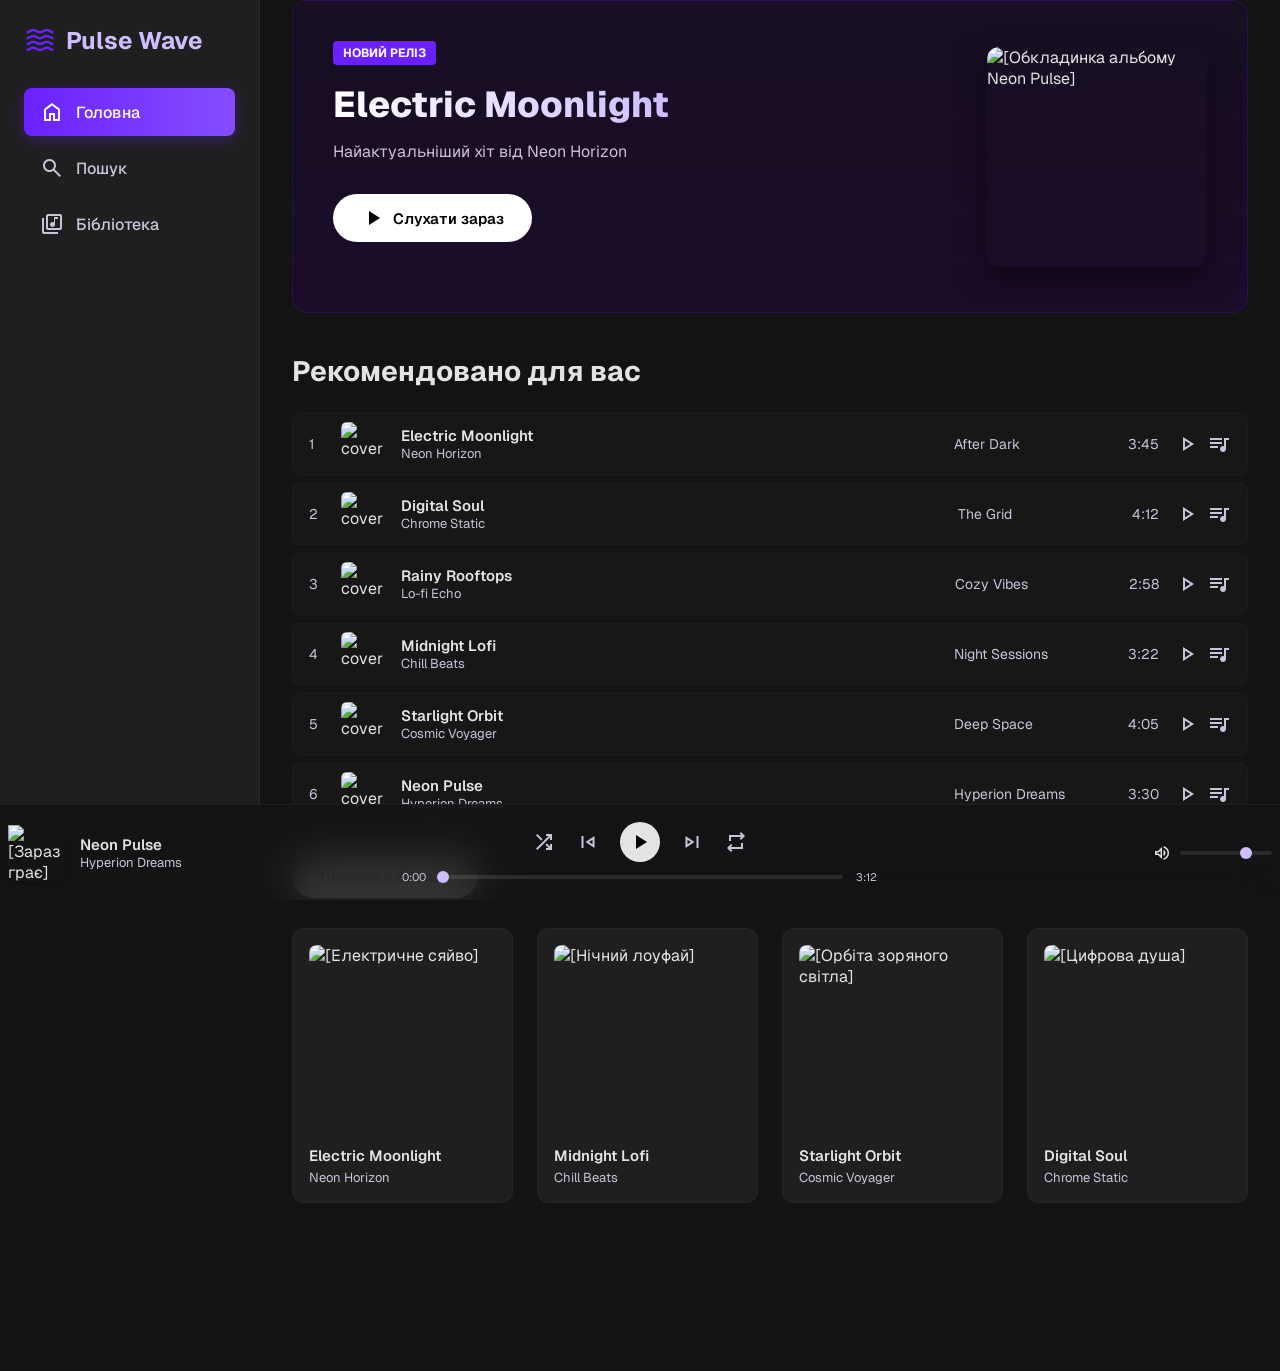
==== commit cb27e49a: "last" ====
--- a/index.html
+++ b/index.html
@@ -14,7 +14,6 @@
     <link rel="stylesheet" href="index.css" />
 
 <script src="player.js" defer></script>
-<script src="lyrics.js" defer></script>
 <script src="index.js" defer></script>
 <script src="playlist-ui.js" defer></script>
 
@@ -274,8 +273,6 @@
         
         <!-- Додаткові дії (Гучність) -->
         <div class="player-actions">
-            <button class="control-btn" id="lyrics-btn" onclick="toggleLyrics()" title="Текст пісні" aria-label="Текст пісні" aria-expanded="false" aria-controls="lyrics-overlay"><span class="material-symbols-outlined">lyrics</span></button>
-            <button class="control-btn"><span class="material-symbols-outlined">queue_music</span></button>
             <div class="volume-controls">
                 <span class="material-symbols-outlined" style="font-size: 20px;">volume_up</span>
                 <input class="slider" type="range" min="0" max="100" value="75" oninput="changeVolume(this.value)"/>
@@ -284,29 +281,7 @@
     </footer>
 
     <!-- ==================== ВІКНО ТЕКСТУ ПІСНІ ==================== -->
-    <div class="lyrics-overlay" id="lyrics-overlay" aria-hidden="true">
-        <div class="lyrics-window" role="dialog" aria-labelledby="lyrics-title">
-            <div class="lyrics-header">
-                <img class="lyrics-cover" id="lyrics-cover" src="" alt="" hidden/>
-                <div class="lyrics-meta">
-                    <div class="lyrics-title" id="lyrics-title">Текст пісні</div>
-                    <div class="lyrics-artist" id="lyrics-artist"></div>
-                </div>
-                <span class="lyrics-badge" id="lyrics-badge" hidden></span>
-                <button class="lyrics-close" id="lyrics-close" type="button" title="Закрити" aria-label="Закрити">
-                    <span class="material-symbols-outlined">close</span>
-                </button>
-            </div>
-
-            <!-- Сюди JS додає рядки тексту -->
-            <div class="lyrics-body" id="lyrics-body"></div>
-
-            <div class="lyrics-footer">
-                <span id="lyrics-hint"></span>
-                <span>Тексти надає <a href="https://lrclib.net" target="_blank" rel="noopener noreferrer">LRCLIB</a></span>
-            </div>
-        </div>
-    </div>
+
 
     <audio id="audio" preload="metadata"></audio>
 
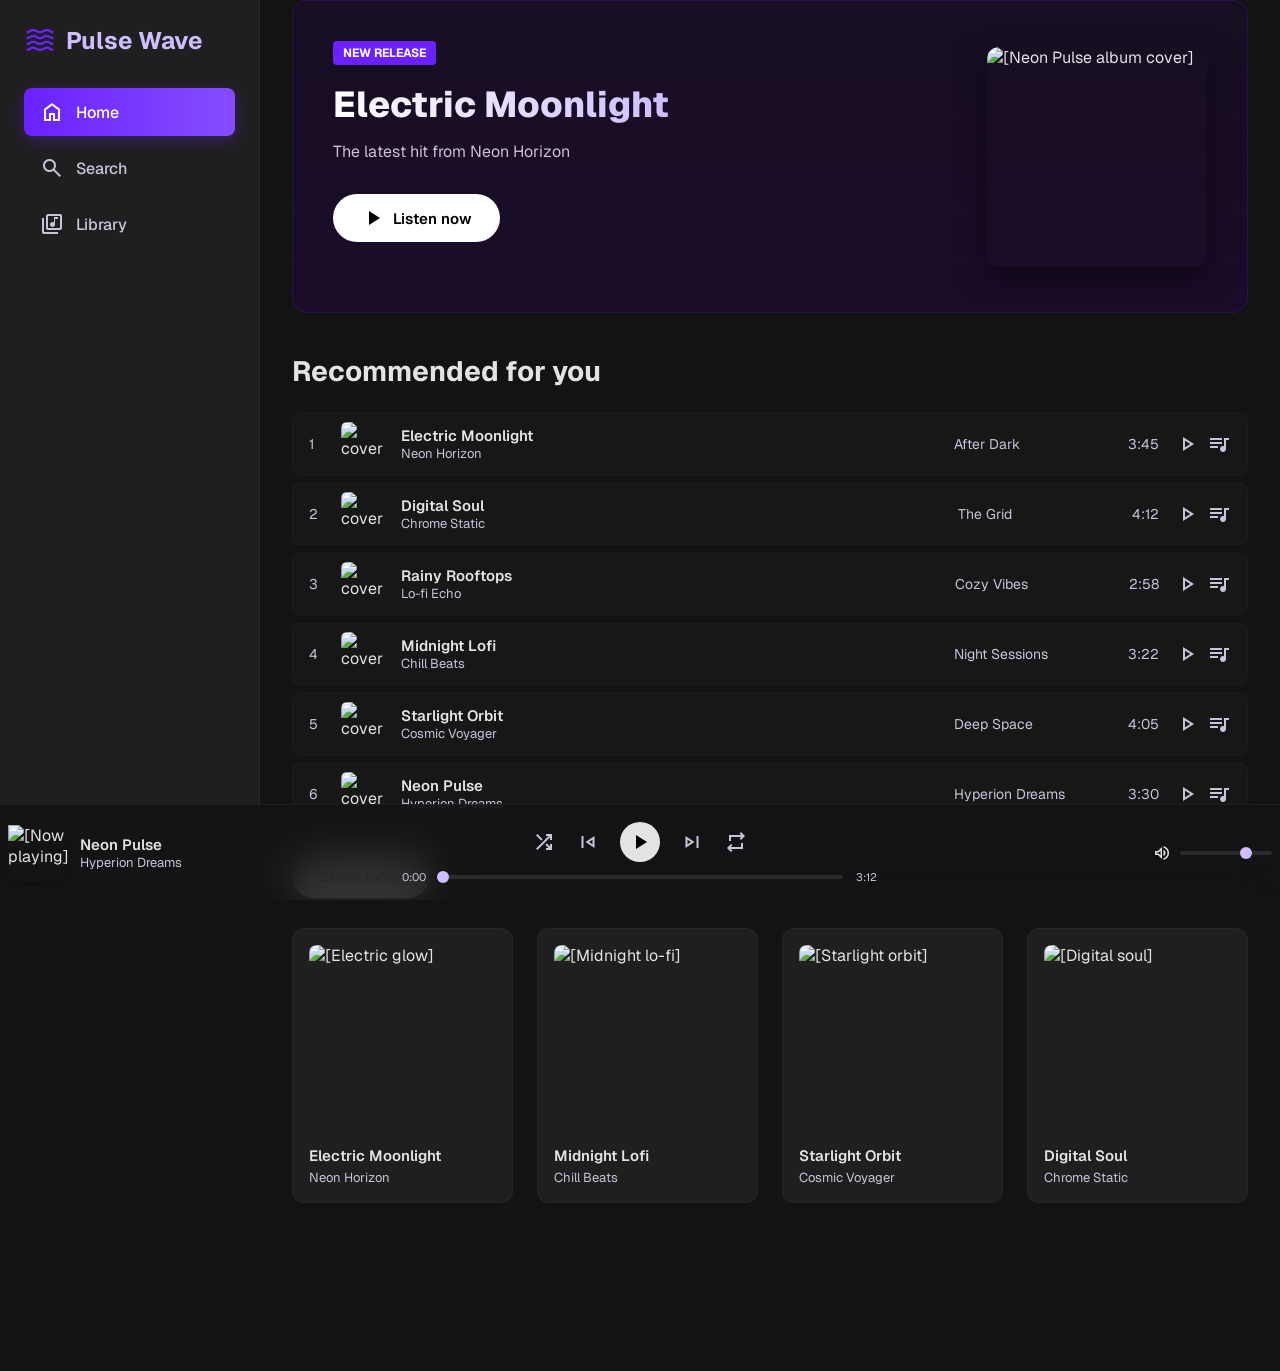
==== commit 14474da6: "translate" ====
--- a/index.html
+++ b/index.html
@@ -1,6 +1,6 @@
 <!DOCTYPE html>
 
-<html class="dark" lang="uk">
+<html class="dark" lang="en">
 
 <head>
     <meta charset="utf-8" />
@@ -20,9 +20,6 @@
 </head>
 
 <body>
-<!-- ==========================================================================
-6. HTML СТРУКТУРА ДОДАТКУ
-========================================================================== -->
 
 <aside>
     <div class="brand">
@@ -32,79 +29,69 @@
     <nav>
         <a href="#" class="nav-btn active" onclick="navigateTo('home', event)">
             <span class="material-symbols-outlined">home</span>
-            Головна
+            Home
         </a>
         <a href="#" class="nav-btn" onclick="navigateTo('search', event)">
             <span class="material-symbols-outlined">search</span>
-            Пошук
+            Search
         </a>
         <a href="#" class="nav-btn" onclick="navigateTo('library', event)">
             <span class="material-symbols-outlined">library_music</span>
-            Бібліотека
+            Library
         </a>
     </nav>
 </aside>
 
-
-    <!-- ГОЛОВНИЙ ВМІСТ -->
     <main>
 
-        <!-- ==================== СТОРІНКА: ГОЛОВНА ==================== -->
         <div class="view active" id="view-home">
-            <!-- Великий банер релізу -->
             <div class="hero-banner">
                 <div class="hero-content">
-                    <span class="hero-tag">НОВИЙ РЕЛІЗ</span>
+                    <span class="hero-tag">NEW RELEASE</span>
                     <h1 class="hero-title">Neon Pulse</h1>
-                    <p class="hero-desc">Відчуйте новий вимір електронної музики. Альбом "Hyperion Dreams" вже доступний у високій як[...]</p>
+                    <p class="hero-desc">Experience a new dimension of electronic music. The album "Hyperion Dreams" is now available in high quality.</p>
                     <button class="btn-play-hero" onclick="playSong('Neon Pulse')">
                         <span class="material-symbols-outlined" style="font-variation-settings: 'FILL' 1;">play_arrow</span>
-                        Слухати зараз
+                        Listen now
                     </button>
                 </div>
-                <img class="hero-img" src="https://images.unsplash.com/photo-1614613535308-eb5fbd3d2c17?w=300&q=80" alt="[Обкладинка альбому Neon Pulse]"/>
-            </div>
-
-            <!-- Сітка рекомендованих карток -->
-            <h2 class="section-title">Рекомендовано для вас</h2>
-                <!-- Контейнер для списку треків, заповнюється JS -->
+                <img class="hero-img" src="https://images.unsplash.com/photo-1614613535308-eb5fbd3d2c17?w=300&q=80" alt="[Neon Pulse album cover]"/>
+            </div>
+
+            <h2 class="section-title">Recommended for you</h2>
                 <ul id="tracks-list" class="song-list"></ul>
-                <button class="btn-play-hero" id="load-more-tracks">Показати більше</button>
+                <button class="btn-play-hero" id="load-more-tracks">Show more</button>
             <div class="grid-layout">
-                <!-- Картка 1 -->
                 <div class="card" onclick="playSong('Electric Moonlight')">
                     <div class="card-img-wrapper">
-                        <img class="card-img" src="https://images.unsplash.com/photo-1514525253161-7a46d19cd819?w=300&q=80" alt="[Електричне сяйво]"/>
+                        <img class="card-img" src="https://images.unsplash.com/photo-1514525253161-7a46d19cd819?w=300&q=80" alt="[Electric glow]"/>
                         <button class="card-play-btn"><span class="material-symbols-outlined" style="font-variation-settings: 'FILL' 1;">play_arrow</span></button>
                     </div>
                     <div class="card-title">Electric Moonlight</div>
                     <div class="card-subtitle">Neon Horizon</div>
                 </div>
 
-                <!-- Картка 2 -->
                 <div class="card" onclick="playSong('Midnight Lofi')">
                     <div class="card-img-wrapper">
-                        <img class="card-img" src="https://images.unsplash.com/photo-1511671782779-c97d3d27a1d4?w=300&q=80" alt="[Нічний лоуфай]"/>
+                        <img class="card-img" src="https://images.unsplash.com/photo-1511671782779-c97d3d27a1d4?w=300&q=80" alt="[Midnight lo-fi]"/>
                         <button class="card-play-btn"><span class="material-symbols-outlined" style="font-variation-settings: 'FILL' 1;">play_arrow</span></button>
                     </div>
                     <div class="card-title">Midnight Lofi</div>
                     <div class="card-subtitle">Chill Beats</div>
                 </div>
 
-                <!-- Картка 3 -->
                 <div class="card" onclick="playSong('Starlight Orbit')">
                     <div class="card-img-wrapper">
-                        <img class="card-img" src="https://images.unsplash.com/photo-1470225620780-dba8ba36b745?w=300&q=80" alt="[Орбіта зоряного світла]"/>
+                        <img class="card-img" src="https://images.unsplash.com/photo-1470225620780-dba8ba36b745?w=300&q=80" alt="[Starlight orbit]"/>
                         <button class="card-play-btn"><span class="material-symbols-outlined" style="font-variation-settings: 'FILL' 1;">play_arrow</span></button>
                     </div>
                     <div class="card-title">Starlight Orbit</div>
                     <div class="card-subtitle">Cosmic Voyager</div>
                 </div>
 
-                <!-- Картка 4 -->
                 <div class="card" onclick="playSong('Digital Soul')">
                     <div class="card-img-wrapper">
-                        <img class="card-img" src="https://images.unsplash.com/photo-1511192336575-5a79af67a629?w=300&q=80" alt="[Цифрова душа]"/>
+                        <img class="card-img" src="https://images.unsplash.com/photo-1511192336575-5a79af67a629?w=300&q=80" alt="[Digital soul]"/>
                         <button class="card-play-btn"><span class="material-symbols-outlined" style="font-variation-settings: 'FILL' 1;">play_arrow</span></button>
                     </div>
                     <div class="card-title">Digital Soul</div>
@@ -113,49 +100,43 @@
             </div>
         </div>
 
-        <!-- ==================== СТОРІНКА: ПОШУК ==================== -->
         <div class="view" id="view-search">
-            <h2 class="section-title">Пошук музики</h2>
-            
-            <!-- Пошуковий інпут -->
+            <h2 class="section-title">Search music</h2>
+
             <div class="search-container">
                 <span class="material-symbols-outlined">search</span>
-                <input type="text" id="search-input" placeholder="Пісні, виконавці чи жанри..." />
-            </div>
-
-            <!-- Результати пошуку пісень -->
+                <input type="text" id="search-input" placeholder="Songs, artists or genres..." />
+            </div>
+
             <div id="search-results-container" style="display: none; margin-top: 24px;">
-                <h3 id="search-results-title" style="margin-bottom: 16px; font-size: 18px; font-weight: 600;">Знайдені пісні</h3>
+                <h3 id="search-results-title" style="margin-bottom: 16px; font-size: 18px; font-weight: 600;">Found songs</h3>
                 <div class="song-list" id="search-songs-list">
-                    <!-- Заповнюється через JS -->
-                </div>
-            </div>
-
-            <!-- Жанри для фільтрації -->
+                </div>
+            </div>
+
             <div id="genres-section">
-                <h3 style="margin-bottom: 16px; font-size: 18px; font-weight: 600;">Популярні жанри</h3>
+                <h3 style="margin-bottom: 16px; font-size: 18px; font-weight: 600;">Popular genres</h3>
                 <div class="grid-layout" id="search-grid">
-                    <div class="card genre-card" style="background: linear-gradient(135deg, #e02c5c, #f77737);" onclick="quickSearch('Поп')">
-                        <h3 style="font-size: 20px; font-weight: 700; margin-bottom: 30px;">🎤 Поп</h3>
-                        <p style="font-size: 12px; opacity: 0.8;">Найпопулярніші хіти</p>
-                    </div>
-                    <div class="card genre-card" style="background: linear-gradient(135deg, #1b8a5a, #0bb8cf);" onclick="quickSearch('Рок')">
-                        <h3 style="font-size: 20px; font-weight: 700; margin-bottom: 30px;">🎸 Рок</h3>
-                        <p style="font-size: 12px; opacity: 0.8;">Класичні рок-хіти</p>
-                    </div>
-                    <div class="card genre-card" style="background: linear-gradient(135deg, #8c2cf5, #ff2a85);" onclick="quickSearch('Електроніка')">
-                        <h3 style="font-size: 20px; font-weight: 700; margin-bottom: 30px;">⚡ Електроніка</h3>
-                        <p style="font-size: 12px; opacity: 0.8;">Новітня електронна музика</p>
-                    </div>
-                    <div class="card genre-card" style="background: linear-gradient(135deg, #1f45fc, #00ced1);" onclick="quickSearch('Лоу-фай')">
-                        <h3 style="font-size: 20px; font-weight: 700; margin-bottom: 30px;">🎧 Лоу-фай</h3>
-                        <p style="font-size: 12px; opacity: 0.8;">Релаксуюча атмосфера</p>
-                    </div>
-                </div>
-
-                <!-- Тренди -->
+                    <div class="card genre-card" style="background: linear-gradient(135deg, #e02c5c, #f77737);" onclick="quickSearch('Pop')">
+                        <h3 style="font-size: 20px; font-weight: 700; margin-bottom: 30px;">🎤 Pop</h3>
+                        <p style="font-size: 12px; opacity: 0.8;">The most popular hits</p>
+                    </div>
+                    <div class="card genre-card" style="background: linear-gradient(135deg, #1b8a5a, #0bb8cf);" onclick="quickSearch('Rock')">
+                        <h3 style="font-size: 20px; font-weight: 700; margin-bottom: 30px;">🎸 Rock</h3>
+                        <p style="font-size: 12px; opacity: 0.8;">Classic rock hits</p>
+                    </div>
+                    <div class="card genre-card" style="background: linear-gradient(135deg, #8c2cf5, #ff2a85);" onclick="quickSearch('Electronic')">
+                        <h3 style="font-size: 20px; font-weight: 700; margin-bottom: 30px;">⚡ Electronic</h3>
+                        <p style="font-size: 12px; opacity: 0.8;">Latest electronic music</p>
+                    </div>
+                    <div class="card genre-card" style="background: linear-gradient(135deg, #1f45fc, #00ced1);" onclick="quickSearch('Lo-fi')">
+                        <h3 style="font-size: 20px; font-weight: 700; margin-bottom: 30px;">🎧 Lo-fi</h3>
+                        <p style="font-size: 12px; opacity: 0.8;">Relaxing atmosphere</p>
+                    </div>
+                </div>
+
                 <div id="trends-section" style="margin-top: 48px;">
-                    <h3 style="margin-bottom: 16px; font-size: 18px; font-weight: 600;">Тренди зараз</h3>
+                    <h3 style="margin-bottom: 16px; font-size: 18px; font-weight: 600;">Trending now</h3>
                     <div class="song-list">
                         <div class="song-row" onclick="playSong('Electric Moonlight')">
                             <div class="song-num" style="color: var(--primary-color); font-weight: 700;">1</div>
@@ -203,55 +184,47 @@
             </div>
         </div>
 
-        <!-- ==================== СТОРІНКА: БІБЛІОТЕКА ==================== -->
         <div class="view" id="view-library">
-            <h2 class="section-title">Ваша медіатека</h2>
-
-            <!-- Вкладки керування бібліотекою -->
+            <h2 class="section-title">Your library</h2>
+
             <div class="tabs">
-                <button class="tab-btn active" onclick="switchLibraryTab('all', this)">Всі треки</button>
-                <button class="tab-btn" onclick="switchLibraryTab('favorites', this)">Улюблені</button>
-            </div>
-
-            <!-- Плейлисти в бібліотеці -->
+                <button class="tab-btn active" onclick="switchLibraryTab('all', this)">All tracks</button>
+                <button class="tab-btn" onclick="switchLibraryTab('favorites', this)">Favorites</button>
+            </div>
+
             <div class="grid-layout" id="library-playlists">
                 <div class="card" onclick="switchLibraryTab('favorites', this)">
                     <div class="card-img-wrapper" style="background: linear-gradient(135deg, var(--primary-color), #201f20); display:flex; align-items:center; justify-content:center;">
                         <span class="material-symbols-outlined" style="font-size: 64px; color: #fff; font-variation-settings: 'FILL' 1;">favorite</span>
                     </div>
-                    <div class="card-title">Улюблені пісні</div>
-                    <div class="card-subtitle">Ваш персональний список</div>
+                    <div class="card-title">Favorite songs</div>
+                    <div class="card-subtitle">Your personal list</div>
                 </div>
                 <div class="card" onclick="switchLibraryTab('all', this)">
                     <div class="card-img-wrapper" style="background: linear-gradient(135deg, #4ecdc4, #44a08d); display:flex; align-items:center; justify-content:center;">
                         <span class="material-symbols-outlined" style="font-size: 64px; color: #fff; font-variation-settings: 'FILL' 1;">music_note</span>
                     </div>
-                    <div class="card-title">Всі завантажені</div>
-                    <div class="card-subtitle">6 пісні</div>
-                </div>
-            </div>
-
-            <!-- Список пісень -->
-            <h3 style="margin-top: 32px; margin-bottom: 16px; font-size: 18px; font-weight: 600;">Недавно додані</h3>
+                    <div class="card-title">All downloaded</div>
+                    <div class="card-subtitle">6 songs</div>
+                </div>
+            </div>
+
+            <h3 style="margin-top: 32px; margin-bottom: 16px; font-size: 18px; font-weight: 600;">Recently added</h3>
             <div class="song-list" id="library-songs-list">
-                <!-- Заповнюється через JS -->
             </div>
         </div>
 
     </main>
 
-    <!-- ==================== СИСТЕМНИЙ ФУТЕР: ПЛЕЄР ==================== -->
     <footer class="player-bar">
-        <!-- Поточний трек -->
         <div class="player-song-info">
-            <img class="player-cover" id="current-cover" src="https://images.unsplash.com/photo-1614613535308-eb5fbd3d2c17?w=300&q=80" alt="[Зараз грає]"/>
+            <img class="player-cover" id="current-cover" src="https://images.unsplash.com/photo-1614613535308-eb5fbd3d2c17?w=300&q=80" alt="[Now playing]"/>
             <div class="player-text">
                 <div class="player-title" id="current-title">Neon Pulse</div>
                 <div class="player-artist" id="current-artist">Hyperion Dreams</div>
             </div>
         </div>
 
-        <!-- Кнопки керування -->
         <div class="player-controls">
             <div class="control-buttons">
                 <button class="control-btn" onclick="toggleShuffle()"><span class="material-symbols-outlined" id="shuffle-icon">shuffle</span></button>
@@ -262,16 +235,14 @@
                 <button class="control-btn" onclick="playNext()"><span class="material-symbols-outlined">skip_next</span></button>
                 <button class="control-btn" onclick="toggleRepeat()"><span class="material-symbols-outlined" id="repeat-icon">repeat</span></button>
             </div>
-            
-            <!-- Повзунок часу -->
+
             <div class="progress-container">
                 <span class="time-label" id="current-time">0:00</span>
                 <input class="slider" id="progress-bar" type="range" min="0" max="100" value="0" oninput="seekTrack(this.value)"/>
                 <span class="time-label" id="total-time">3:12</span>
             </div>
         </div>
-        
-        <!-- Додаткові дії (Гучність) -->
+
         <div class="player-actions">
             <div class="volume-controls">
                 <span class="material-symbols-outlined" style="font-size: 20px;">volume_up</span>
@@ -280,44 +251,35 @@
         </div>
     </footer>
 
-    <!-- ==================== ВІКНО ТЕКСТУ ПІСНІ ==================== -->
-
-
     <audio id="audio" preload="metadata"></audio>
-
-
-<!-- ==================== MOBILE TOP NAV (appended) ==================== -->
 
 <div id="mobile-top-nav" class="mobile-top-nav" aria-hidden="true">
   <nav class="mobile-nav" role="navigation" aria-label="Mobile main navigation">
-    <button class="mobile-nav-btn" data-target="home" aria-label="Головна"><span class="material-symbols-outlined">home</span><span class="mobile-nav-text">Головна</span></button>
-    <button class="mobile-nav-btn" data-target="search" aria-label="Пошук"><span class="material-symbols-outlined">search</span><span class="mobile-nav-text">Пошук</span></button>
-    <button class="mobile-nav-btn" data-target="library" aria-label="Бібліотека"><span class="material-symbols-outlined">library_music</span><span class="mobile-nav-text">Бібліотека</span></button>
+    <button class="mobile-nav-btn" data-target="home" aria-label="Home"><span class="material-symbols-outlined">home</span><span class="mobile-nav-text">Home</span></button>
+    <button class="mobile-nav-btn" data-target="search" aria-label="Search"><span class="material-symbols-outlined">search</span><span class="mobile-nav-text">Search</span></button>
+    <button class="mobile-nav-btn" data-target="library" aria-label="Library"><span class="material-symbols-outlined">library_music</span><span class="mobile-nav-text">Library</span></button>
   </nav>
 </div>
 
 <style>
 /* Mobile top nav styles (appended only) */
-#mobile-top-nav { display: none; position: fixed; top: 0; left: var(--sidebar-width); right: 0; height: 56px; background: var(--surface-color); border-bottom: 1px solid rgba(255,255,255,0.03); z-index: 950; display: flex; align-items: center; padding: 6px 8px; }
+#mobile-top-nav { display: none; position: fixed; top: 0; left: var(--sidebar-width); right: 0; height: 56px; background: var(--surface-color); border-bottom: 1px solid rgba(255,255,255,0.03); z-index: 1200; }
 .mobile-nav { display: flex; gap: 8px; width: 100%; justify-content: flex-start; overflow: hidden; }
-.mobile-nav-btn { background: none; border: none; color: var(--text-muted); display: flex; align-items: center; gap: 8px; padding: 8px 10px; border-radius: 10px; font-weight: 600; font-size: 13px; cursor: pointer; white-space: nowrap; max-width: 120px; text-overflow: ellipsis; overflow: hidden; }
+.mobile-nav-btn { background: none; border: none; color: var(--text-muted); display: flex; align-items: center; gap: 8px; padding: 8px 10px; border-radius: 10px; font-weight: 600; font-size: 13px; cursor: pointer; }
 .mobile-nav-btn .material-symbols-outlined { font-size: 20px; }
 .mobile-nav-btn.active { color: #fff; background: linear-gradient(90deg, var(--primary-color), #854dff); box-shadow: 0 4px 10px rgba(0,0,0,0.3); }
 .mobile-nav-text { display: inline-block; max-width: 64px; overflow: hidden; text-overflow: ellipsis; white-space: nowrap; }
 
-/* When extremely narrow, hide text to avoid overflow */
 @media (max-width: 420px) {
   .mobile-nav-text { display: none; }
   .mobile-nav-btn { padding: 8px; }
 }
 
-/* Show mobile nav only on small screens and keep layout spacing */
 @media (max-width: 600px) {
   #mobile-top-nav { left: var(--sidebar-width); display: flex; }
   main { padding-top: 64px; }
 }
 
-/* If sidebar is collapsed (very small), align top nav to left 0 */
 @media (max-width: 360px) {
   :root { --sidebar-width: 64px; }
   #mobile-top-nav { left: var(--sidebar-width); }
@@ -325,7 +287,6 @@
 </style>
 
 <script>
-// Mobile top nav behavior (appended only)
 (function(){
   function updateMobileNavVisibility() {
     const nav = document.getElementById('mobile-top-nav');
@@ -352,14 +313,11 @@
     document.querySelectorAll('.mobile-nav-btn').forEach(btn => {
       btn.addEventListener('click', function(event){
         const t = btn.dataset.target;
-        // call existing navigateTo if available
         if (typeof navigateTo === 'function') {
           navigateTo(t, event);
         }
-        // mark active on mobile and aside
         document.querySelectorAll('.mobile-nav-btn').forEach(b=>b.classList.remove('active'));
         btn.classList.add('active');
-        // sync aside nav buttons
         document.querySelectorAll('aside nav .nav-btn').forEach(nb=>{
           nb.classList.toggle('active', (nb.getAttribute('onclick') || '').includes("'"+t+"'"));
         });
@@ -373,11 +331,6 @@
 </script>
 
 <script>
-/*
-  Move/clone sidebar nav items into #mobile-top-nav on small screens,
-  and remove them when screen becomes wide again.
-  This keeps your original aside nav intact (we clone it).
-*/
 (function(){
   const MOBILE_MAX = 1000;
   function ensureMobileContainer(){
@@ -385,7 +338,7 @@
     if (!mobile) {
       mobile = document.createElement('div');
       mobile.id = 'mobile-top-nav';
-      mobile.innerHTML = '<nav class=\"mobile-nav\" role=\"navigation\" aria-label=\"Mobile main navigation\"></nav>';
+      mobile.innerHTML = '<nav class="mobile-nav" role="navigation" aria-label="Mobile main navigation"></nav>';
       document.body.appendChild(mobile);
     }
     return mobile.querySelector('.mobile-nav');
@@ -395,10 +348,8 @@
     const mobileNav = ensureMobileContainer();
     const asideNav = document.querySelector('aside nav');
     if (!asideNav || !mobileNav) return;
-    // Clear current mobile nav items
     mobileNav.innerHTML = '';
     asideNav.querySelectorAll('.nav-btn').forEach(btn => {
-      // extract target from onclick (navigateTo('name', event))
       const onclick = btn.getAttribute('onclick') || '';
       const match = onclick.match(/'([^']+)'/);
       const target = match ? match[1] : '';
@@ -409,7 +360,6 @@
       b.dataset.target = target;
       b.setAttribute('aria-label', btn.textContent.trim());
 
-      // clone icon if present
       const icon = btn.querySelector('.material-symbols-outlined');
       if (icon) {
         b.appendChild(icon.cloneNode(true));
@@ -421,19 +371,15 @@
       b.appendChild(span);
 
       b.addEventListener('click', function(e){
-        // call existing navigateTo if available, otherwise simulate click on aside nav btn
         if (typeof navigateTo === 'function' && target) {
           navigateTo(target, e);
         } else {
-          // fallback: try to find and trigger the aside nav button
           const targetBtn = Array.from(document.querySelectorAll('aside nav .nav-btn')).find(n => (n.getAttribute('onclick')||'').includes("'" + target + "'"));
           if (targetBtn) targetBtn.click();
         }
-        // set active class visually
         document.querySelectorAll('.mobile-nav-btn').forEach(x => x.classList.remove('active'));
         b.classList.add('active');
 
-        // keep aside nav active state in sync (if aside exists)
         document.querySelectorAll('aside nav .nav-btn').forEach(n => {
           const isActive = (n.getAttribute('onclick')||'').includes("'" + target + "'");
           n.classList.toggle('active', isActive);
@@ -450,9 +396,7 @@
       mobileNav.parentElement.style.display = 'flex';
       buildMobileNav();
     } else {
-      // hide mobile nav on wide screens
       if (mobileNav && mobileNav.parentElement) mobileNav.parentElement.style.display = 'none';
-      // clear mobile nav entries to avoid duplication when resizing repeatedly
       if (mobileNav) mobileNav.innerHTML = '';
     }
   }
@@ -473,9 +417,7 @@
     popup.innerHTML = '<input class="volume-vertical" type="range" min="0" max="100" step="1" />';
     document.body.appendChild(popup);
 
-    // stop clicks from closing immediately
     popup.addEventListener('click', e => e.stopPropagation());
-    // close on Escape
     document.addEventListener('keydown', onKeyDown);
     window.addEventListener('resize', removePopup);
 
@@ -499,12 +441,10 @@
   }
 
   function onSliderInput(e) {
-    const raw = Number(e.target.value); // this is rotated value
-    // because we rotated the input, we invert so that moving UP increases volume
+    const raw = Number(e.target.value);
     const computed = Math.max(0, Math.min(100, 100 - raw));
     const audio = document.getElementById(AUDIO_ID);
     if (audio) audio.volume = computed / 100;
-    // (keep visual position in sync if audio changed elsewhere)
   }
 
   function togglePopupForButton(btn) {
@@ -514,11 +454,9 @@
     }
     createPopup();
     positionPopupNearButton(btn);
-    // initialize slider value from audio.volume
     const audio = document.getElementById(AUDIO_ID);
     const slider = popup.querySelector('.volume-vertical');
     const audioVol = audio ? Math.round((audio.volume || 0.75) * 100) : 75;
-    // because slider is rotated and we invert, set slider.value = 100 - audioVol
     slider.value = (100 - audioVol).toString();
   }
 
@@ -527,23 +465,18 @@
     const rect = btn.getBoundingClientRect();
     const popupW = popup.offsetWidth;
     const popupH = popup.offsetHeight;
-    // prefer showing above button; if not enough space, show below
     const margin = 8;
     let top = rect.top - popupH - margin;
     if (top < 8) {
-      // not enough space above — show below
       top = rect.bottom + margin;
     }
     let left = rect.left + (rect.width / 2) - (popupW / 2);
-    // clamp to viewport
     left = Math.max(8, Math.min(left, window.innerWidth - popupW - 8));
     popup.style.top = Math.round(top) + 'px';
     popup.style.left = Math.round(left) + 'px';
   }
 
-  // attach toggle to your volume button(s)
   function attachHandler() {
-    // try find volume button (looks for material icon 'volume_up' or any .control-btn that contains that)
     const candidates = Array.from(document.querySelectorAll('.player-actions .control-btn, .player-actions button'));
     let volBtn = null;
     for (const c of candidates) {
@@ -552,15 +485,12 @@
         volBtn = c;
         break;
       }
-      // or check title/aria-label
       if ((c.getAttribute('aria-label')||'').toLowerCase().includes('volume')) {
         volBtn = c;
         break;
       }
     }
 
-    // Запасний варіант (перша кнопка в .player-actions) прибрано: тепер це кнопка тексту пісні,
-    // і вона не має відкривати вікно гучності.
     if (!volBtn) return;
 
     volBtn.addEventListener('click', function(e){
@@ -568,22 +498,18 @@
       togglePopupForButton(volBtn);
     });
 
-    // close popup when clicking outside
     document.addEventListener('click', function(){
       if (popup) removePopup();
     });
 
-    // recompute position on scroll (so popup stays near button)
     window.addEventListener('scroll', function(){
       if (popup) {
-        // find button bounding again and reposition
         positionPopupNearButton(volBtn);
       }
     }, {passive:true});
   }
 
   document.addEventListener('DOMContentLoaded', attachHandler);
-  // also try again shortly because some UI might render later
   setTimeout(attachHandler, 700);
 })();
 </script>
@@ -592,7 +518,6 @@
 
 </html>
 
-<!-- appended small script to expand mobile top nav behavior to tablets -->
 <script>
 (function(){
   const nav = document.getElementById('mobile-top-nav');
@@ -613,4 +538,4 @@
   window.addEventListener('resize', showIfNeeded);
   document.addEventListener('DOMContentLoaded', showIfNeeded);
 })();
-</script>+</script>
